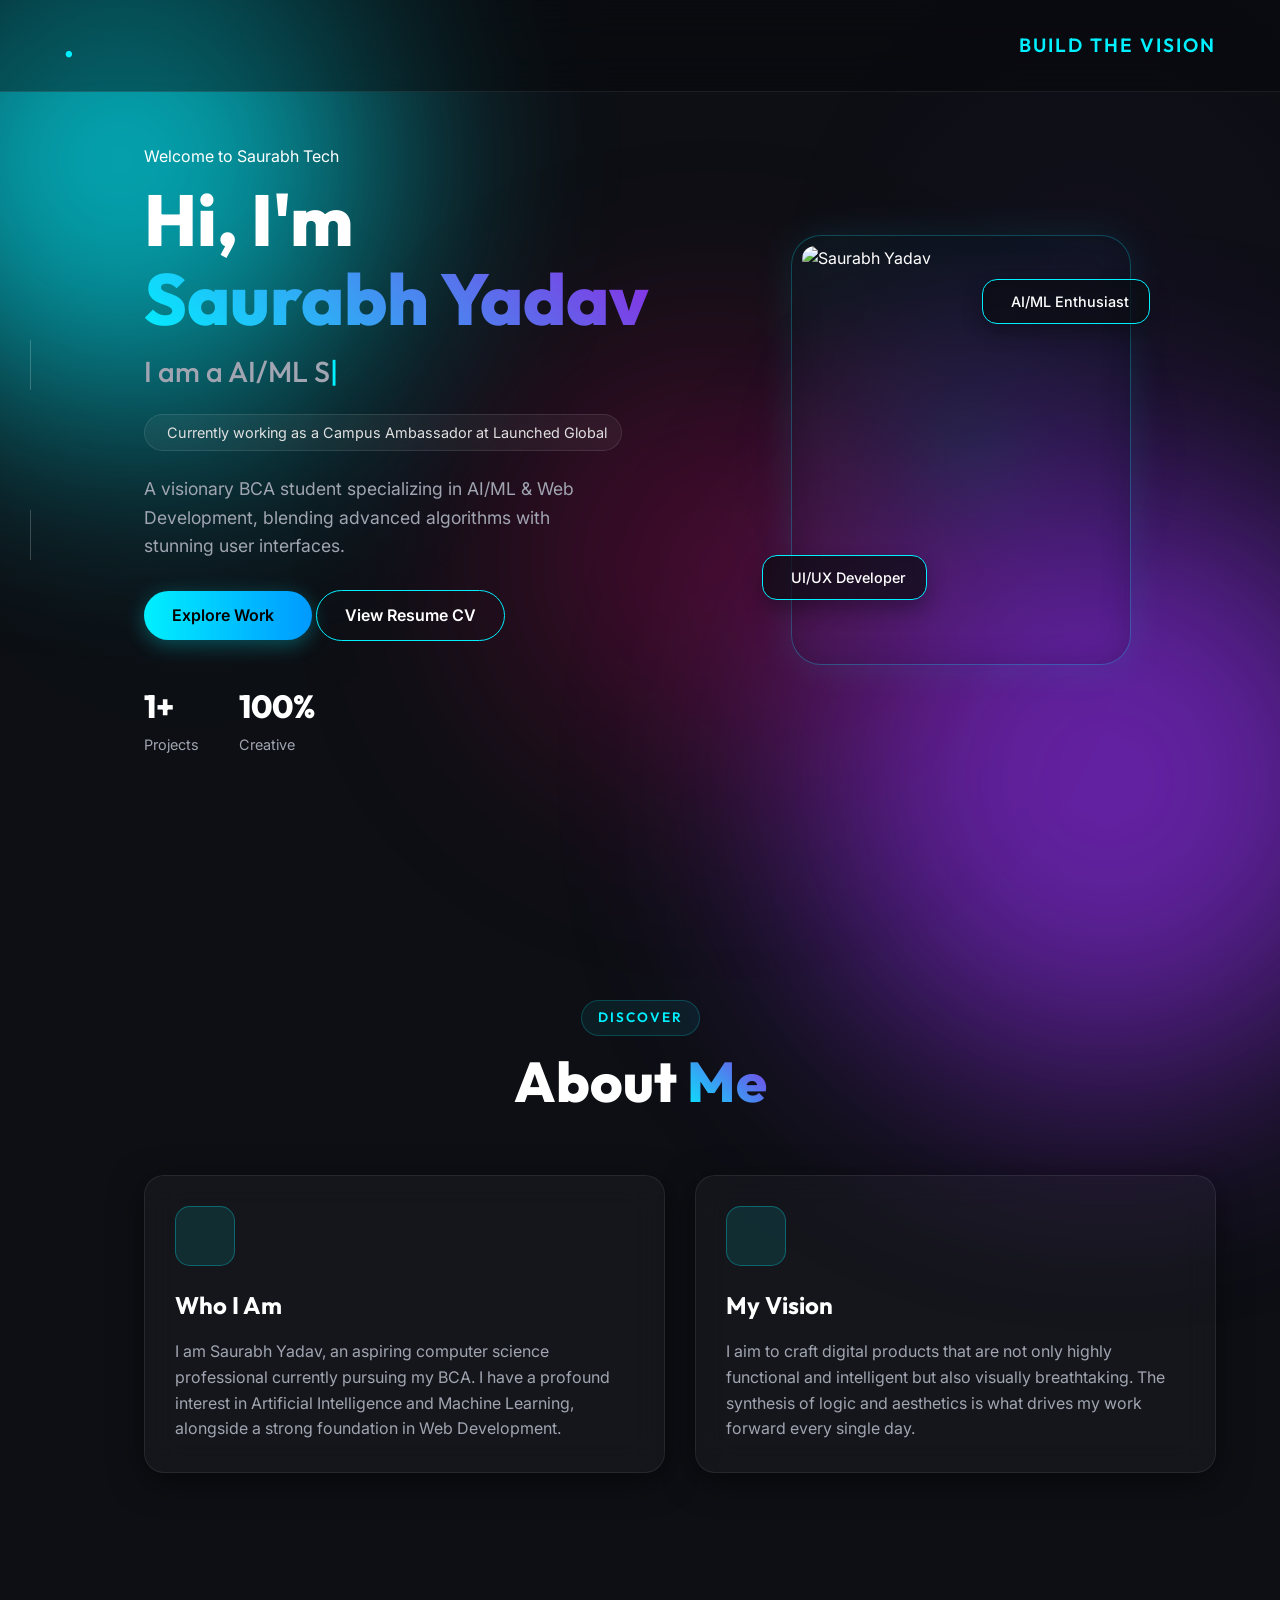
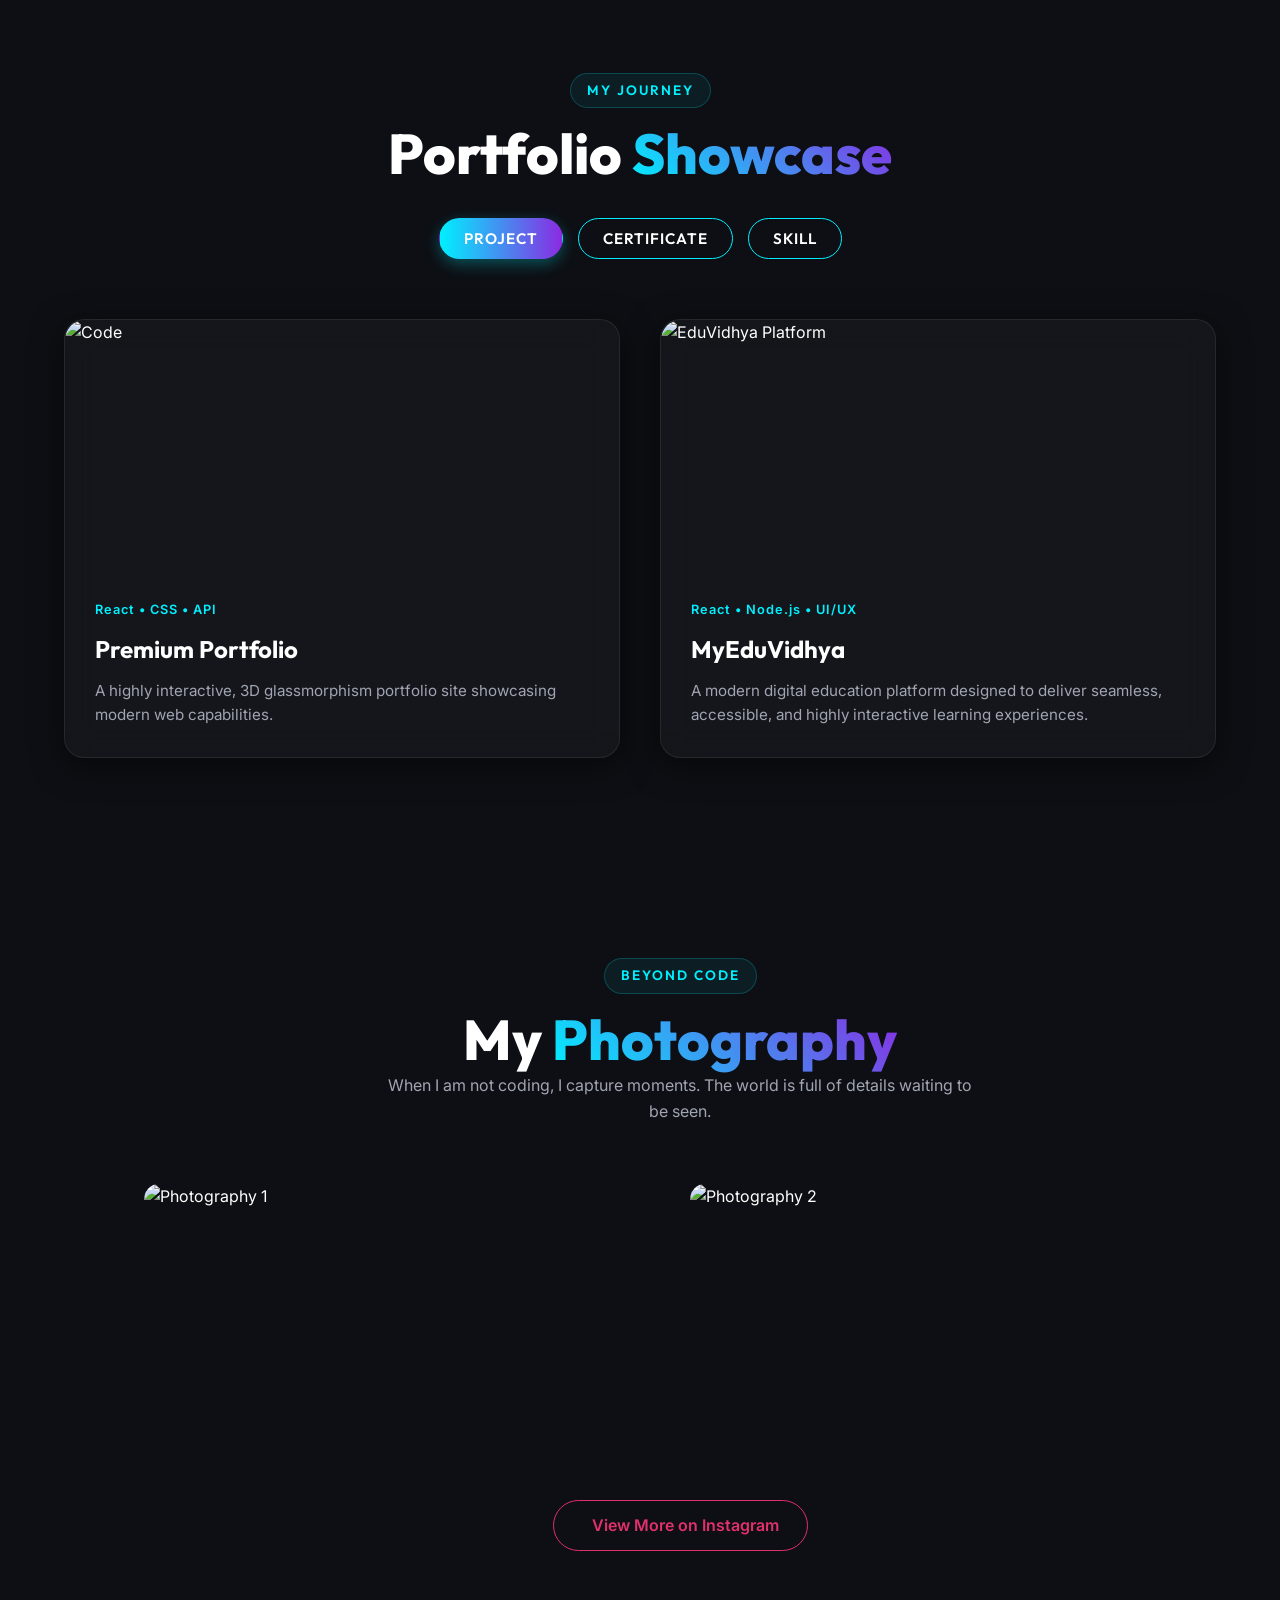
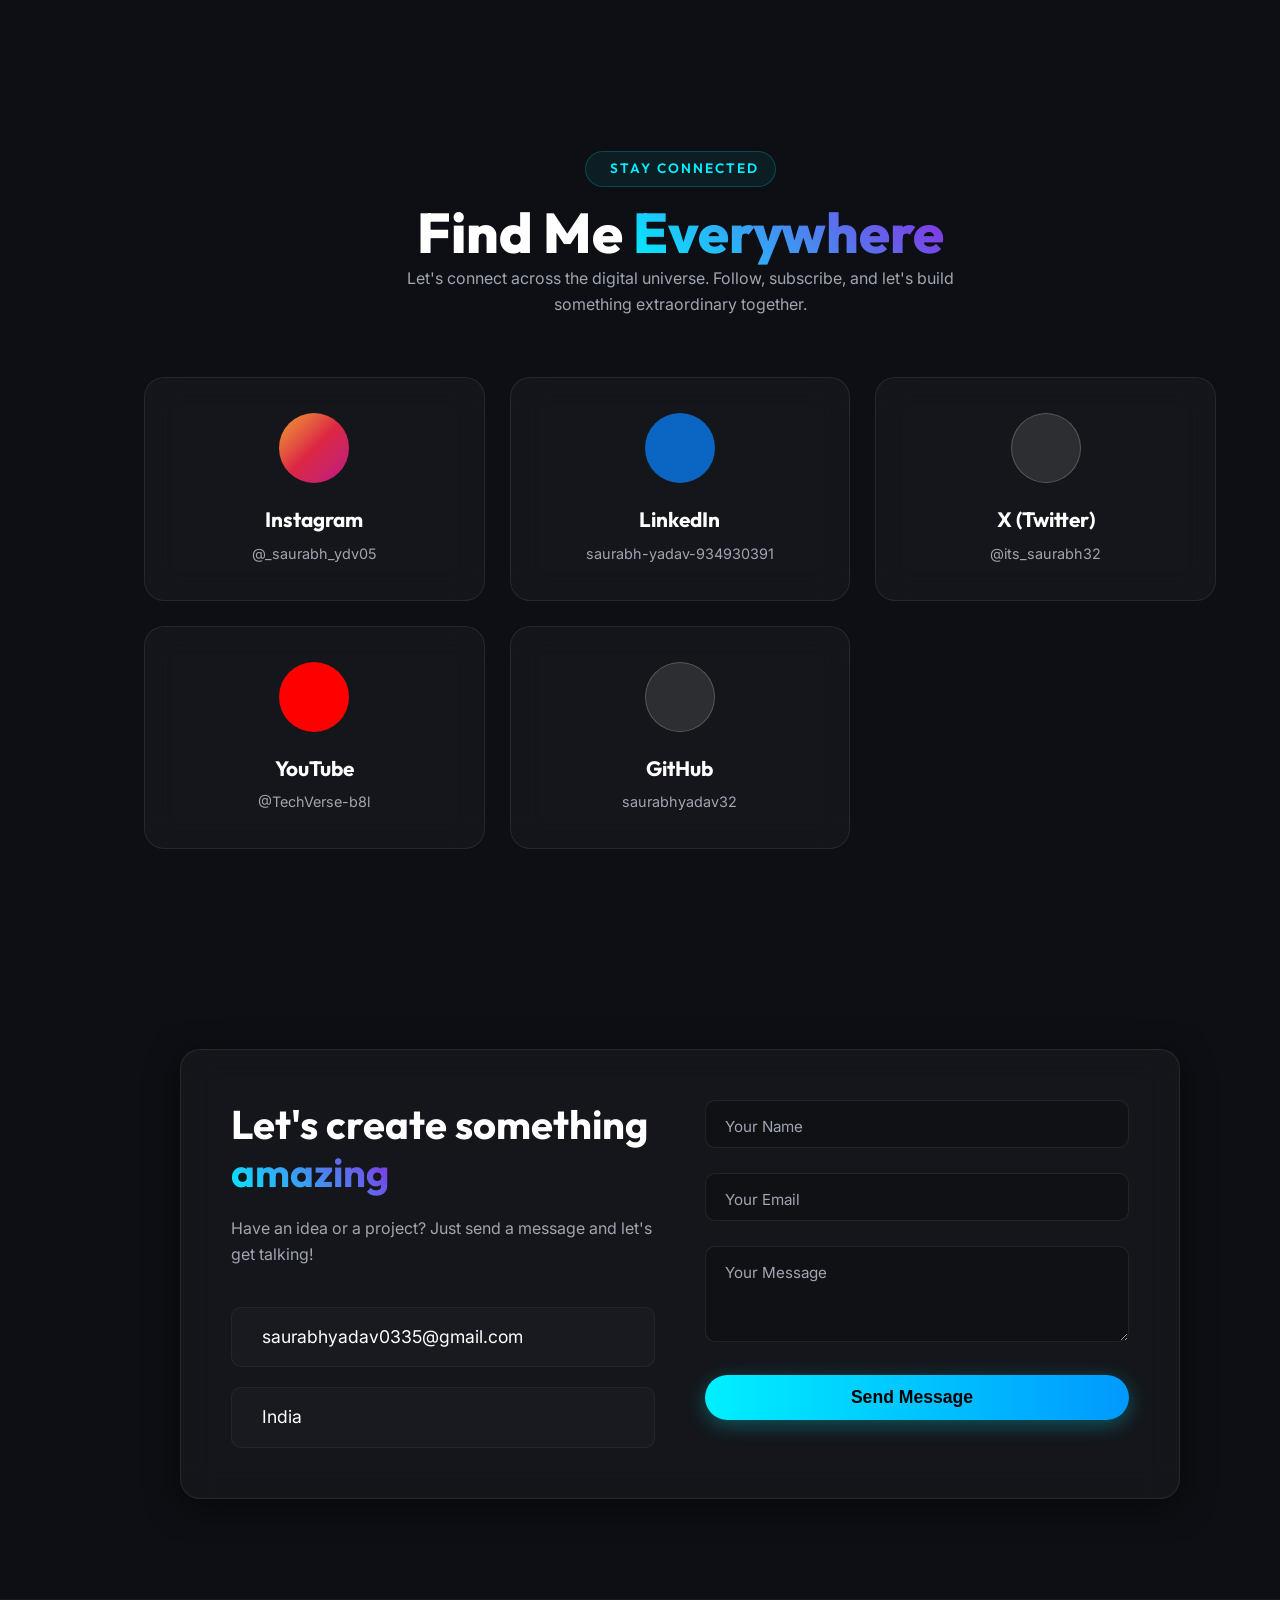
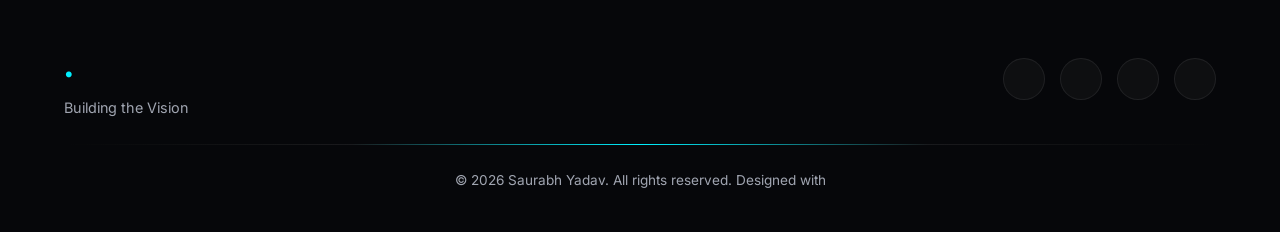
==== index.html @ dcf1d3d2 "Add files via upload" ====
<!DOCTYPE html>
<html lang="en">

<head>
    <meta charset="UTF-8">
    <meta name="viewport" content="width=device-width, initial-scale=1.0">
    <title>Saurabh Yadav's Portfolio</title>
    <!-- Modern Fonts -->
    <link
        href="https://fonts.googleapis.com/css2?family=Outfit:wght@300;400;600;800&family=Inter:wght@300;400;500&display=swap"
        rel="stylesheet">
    <!-- Remixicons for UI details -->
    <link href="https://cdn.jsdelivr.net/npm/remixicon@3.5.0/fonts/remixicon.css" rel="stylesheet">

    <link rel="stylesheet" href="style.css">
</head>

<body>

    <!-- LOADER -->
    <div id="loader">
        <h1 class="loader-text">WELCOME TO SAURABH TECH</h1>
        <div class="loader-bar"></div>
    </div>


    <!-- BACKGROUND DETAILS (Glowing Orbs) -->
    <div class="mesh-bg"></div>
    <div class="glow-orb orb-1"></div>
    <div class="glow-orb orb-2"></div>
    <div class="glow-orb orb-3"></div>

    <!-- FLOATING SOCIAL MEDIA BAR -->
    <aside class="social-bar">
        <div class="social-line"></div>
        <a href="https://www.instagram.com/_saurabh_ydv05?igsh=N2EwYTBmZ2M2a2Ru" target="_blank" class="social-icon"
            aria-label="Instagram">
            <i class="ri-instagram-line"></i>
            <span class="tooltip">Instagram</span>
        </a>
        <a href="https://www.linkedin.com/in/saurabh-yadav-934930391?utm_source=share_via&utm_content=profile&utm_medium=member_android"
            target="_blank" class="social-icon" aria-label="LinkedIn">
            <i class="ri-linkedin-fill"></i>
            <span class="tooltip">LinkedIn</span>
        </a>
        <a href="https://x.com/its_saurabh32" target="_blank" class="social-icon" aria-label="Twitter/X">
            <i class="ri-twitter-x-line"></i>
            <span class="tooltip">Twitter (X)</span>
        </a>
        <a href="https://github.com/saurabhyadav32" target="_blank" class="social-icon" aria-label="GitHub">
            <i class="ri-github-fill"></i>
            <span class="tooltip">GitHub</span>
        </a>
        <a href="https://www.youtube.com/@TechVerse-b8l" target="_blank" class="social-icon" aria-label="YouTube">
            <i class="ri-youtube-fill"></i>
            <span class="tooltip">YouTube</span>
        </a>

        <div class="social-line"></div>
    </aside>

    <!-- HEADER -->
    <header id="navbar">
        <a href="#home" class="logo"><span class="accent">.</span></a>
        <div class="tagline">Build the Vision</div>
    </header>

    <main>
        <!-- HERO SECTION -->
        <section id="home" class="hero section">
            <div class="container hero-container">
                <div class="hero-text" data-tilt data-tilt-max="3" data-tilt-speed="400">
                    <p class="subtitle"><i class="ri-sparkling-fill"></i> Welcome to Saurabh Tech</p>
                    <h1 class="title">Hi, I'm <br><span class="gradient-text">Saurabh Yadav</span></h1>
                    <h2 class="role">I am a <span id="typing"></span><span class="cursor-blink">|</span></h2>

                    <div class="highlight-badge"
                        style="display: inline-flex; align-items: center; gap: 8px; padding: 6px 14px; background: rgba(255, 255, 255, 0.05); border: 1px solid rgba(255, 255, 255, 0.1); border-radius: 50px; font-size: 0.9rem; margin-bottom: 1.5rem; color: #e0e0e0; backdrop-filter: blur(5px);">
                        <i class="ri-briefcase-4-line" style="color: var(--accent-1); font-size: 1.2rem;"></i>
                        <span>Currently working as a Campus Ambassador at Launched Global</span>
                    </div>

                    <p class="description">A visionary BCA student specializing in AI/ML & Web Development, blending
                        advanced algorithms with stunning user interfaces.</p>

                    <div class="buttons">
                        <a href="#portfolio" class="btn btn-primary"><span>Explore Work</span> <i
                                class="ri-arrow-right-up-line"></i></a>
                        <a href="resume.html" target="_blank" class="btn btn-outline"><span>View Resume CV</span></a>
                    </div>

                    <div class="hero-stats">
                        <div class="stat"><span class="num">1+</span> Projects</div>
                        <div class="stat"><span class="num">100%</span> Creative</div>
                    </div>
                </div>

                <!-- MOBILE ONLY: Sticker Photo -->
                <div class="mobile-sticker-wrap">
                    <div class="mobile-sticker">
                        <div class="sticker-bubble">Hi! I'm Saurabh Yadav 👋</div>
                        <img src="images/profile.jpg" alt="Saurabh Yadav">
                        <div class="sticker-tag"><i class="ri-sparkling-fill"></i>💸💸</div>
                    </div>
                </div>

                <div class="hero-image-wrapper" data-tilt data-tilt-max="10" data-tilt-glare data-tilt-max-glare="0.2">
                    <div class="glass-orb-back"></div>
                    <div class="hero-image-container">
                        <img src="images/profile.jpg" alt="Saurabh Yadav" class="hero-img">
                        <div class="glass-panel floating-panel-1"><i class="ri-brain-line"></i> AI/ML Enthusiast</div>
                        <div class="glass-panel floating-panel-2"><i class="ri-code-s-slash-fill"></i> UI/UX Developer
                        </div>
                    </div>
                </div>
            </div>
        </section>

        <!-- ABOUT SECTION -->
        <section id="about" class="section reveal">
            <div class="container">
                <div class="section-header center">
                    <p class="section-subtitle">Discover</p>
                    <h2 class="section-title">About <span class="gradient-text">Me</span></h2>
                </div>

                <div class="about-grid">
                    <div class="about-card glass-card" data-tilt data-tilt-max="5">
                        <div class="about-icon"><i class="ri-user-smile-line"></i></div>
                        <h3>Who I Am</h3>
                        <p>I am Saurabh Yadav, an aspiring computer science professional currently pursuing my BCA. I
                            have a profound interest in Artificial Intelligence and Machine Learning, alongside a strong
                            foundation in Web Development.</p>
                    </div>
                    <div class="about-card glass-card" data-tilt data-tilt-max="5">
                        <div class="about-icon"><i class="ri-rocket-line"></i></div>
                        <h3>My Vision</h3>
                        <p>I aim to craft digital products that are not only highly functional and intelligent but also
                            visually breathtaking. The synthesis of logic and aesthetics is what drives my work forward
                            every single day.</p>
                    </div>
                </div>
            </div>
        </section>

        <!-- PORTFOLIO SECTION -->
        <section id="portfolio" class="section reveal">
            <div class="container">
                <div class="section-header center">
                    <p class="section-subtitle">My Journey</p>
                    <h2 class="section-title">Portfolio <span class="gradient-text">Showcase</span></h2>
                    <div class="portfolio-tabs" style="margin-top: 30px;">
                        <button class="tab-btn active" data-tab="project">PROJECT</button>
                        <button class="tab-btn" data-tab="certificate">CERTIFICATE</button>
                        <button class="tab-btn" data-tab="skill">SKILL</button>
                    </div>
                </div>

                <div class="tab-content active" id="tab-project">
                    <div class="projects-grid">
                        <div class="project-card glass-card" data-tilt data-tilt-max="8">
                            <div class="project-img-wrapper">
                                <img src="https://images.unsplash.com/photo-1555066931-4365d14bab8c?auto=format&fit=crop&w=600&q=80"
                                    alt="Code" class="project-img">
                                <div class="project-overlay">
                                    <a href="#" class="view-btn"><i class="ri-external-link-line"></i></a>
                                </div>
                            </div>
                            <div class="project-content">
                                <div class="project-tech">React • CSS • API</div>
                                <h3>Premium Portfolio</h3>
                                <p>A highly interactive, 3D glassmorphism portfolio site showcasing modern web
                                    capabilities.
                                </p>
                            </div>
                        </div>
                        <div class="project-card glass-card" data-tilt data-tilt-max="8">
                            <div class="project-img-wrapper">
                                <img src="https://images.unsplash.com/photo-1516321318423-f06f85e504b3?auto=format&fit=crop&w=600&q=80"
                                    alt="EduVidhya Platform" class="project-img">
                                <div class="project-overlay">
                                    <a href="http://www.myeduvidhya.in" target="_blank" class="view-btn"><i
                                            class="ri-external-link-line"></i></a>
                                </div>
                            </div>
                            <div class="project-content">
                                <div class="project-tech">React • Node.js • UI/UX</div>
                                <h3>MyEduVidhya</h3>
                                <p>A modern digital education platform designed to deliver seamless, accessible, and
                                    highly
                                    interactive learning experiences.</p>
                            </div>
                        </div>
                    </div>
                </div>

                <div class="tab-content" id="tab-certificate">
                    <div class="certificates-grid">
                        <article class="certificate-card glass-card" data-tilt data-tilt-max="8">
                            <button type="button" class="certificate-open-btn"
                                aria-label="Open certificate in full view">
                                <div class="certificate-img-wrapper">
                                    <img src="images/profile.jpg" alt="Certificate" class="certificate-img">
                                    <div class="certificate-overlay">
                                        <i class="ri-zoom-in-line"></i>
                                        <span>Tap to View Full</span>
                                    </div>
                                </div>
                            </button>
                            <div class="certificate-content">
                                <div class="project-tech">CERTIFICATION</div>
                                <h3>HTML and CSS Certificate</h3>
                                <p>Verified certificate added to portfolio.</p>
                            </div>
                        </article>
                    </div>
                </div>

                <div class="tab-content" id="tab-skill">
                    <div class="skills-grid">
                        <div class="skill-card glass-card" data-tilt data-tilt-max="15">
                            <i class="ri-html5-fill skill-icon"></i>
                            <h4>Frontend</h4>
                            <p>HTML, CSS, JS, React</p>
                        </div>
                        <div class="skill-card glass-card" data-tilt data-tilt-max="15">
                            <i class="ri-server-fill skill-icon"></i>
                            <h4>Backend</h4>
                            <p>Node.js, Express</p>
                        </div>
                        <div class="skill-card glass-card" data-tilt data-tilt-max="15">
                            <i class="ri-database-2-fill skill-icon"></i>
                            <h4>Database</h4>
                            <p>MongoDB, SQL</p>
                        </div>
                        <div class="skill-card glass-card" data-tilt data-tilt-max="15">
                            <i class="ri-brain-fill skill-icon"></i>
                            <h4>AI/ML</h4>
                            <p>Python, TensorFlow (Learning)</p>
                        </div>
                        <div class="skill-card glass-card" data-tilt data-tilt-max="15">
                            <i class="ri-quill-pen-fill skill-icon"></i>
                            <h4>Design</h4>
                            <p>Figma, UI/UX, 3D CSS</p>
                        </div>
                    </div>
                </div>
            </div>
        </section>

        <!-- CERTIFICATE LIGHTBOX -->
        <div id="certificateLightbox" class="certificate-lightbox" aria-hidden="true">
            <button id="certificateLightboxClose" class="certificate-lightbox-close" type="button"
                aria-label="Close certificate preview">
                <i class="ri-close-line"></i>
            </button>
            <img id="certificateLightboxImg" class="certificate-lightbox-img" alt="Certificate full preview">
        </div>

        <!-- PHOTOGRAPHY SECTION -->
        <section id="photography" class="section reveal">
            <div class="container">
                <div class="section-header center">
                    <p class="section-subtitle">Beyond Code</p>
                    <h2 class="section-title">My <span class="gradient-text">Photography</span></h2>
                    <p class="photography-desc">When I am not coding, I capture moments. The world is full of details
                        waiting to be seen.</p>
                </div>

                <div class="photo-gallery">
                    <div class="photo-item" data-tilt data-tilt-max="10">
                        <img src="images/photo1.jpg" alt="Photography 1">
                        <div class="photo-overlay"><i class="ri-camera-lens-line"></i></div>
                    </div>
                    <div class="photo-item" data-tilt data-tilt-max="10">
                        <img src="images/photo2.jpg" alt="Photography 2">
                        <div class="photo-overlay"><i class="ri-camera-lens-line"></i></div>
                    </div>
                </div>

                <div class="center-btn">
                    <a href="https://www.instagram.com/_saurabh_ydv05" target="_blank"
                        class="btn btn-outline insta-btn">
                        <i class="ri-instagram-line"></i> <span>View More on Instagram</span>
                    </a>
                </div>
            </div>
        </section>

        <!-- CONNECT WITH ME SECTION -->
        <section id="connect" class="section reveal">
            <div class="container">
                <div class="section-header center">
                    <p class="section-subtitle"><i class="ri-links-line"></i> Stay Connected</p>
                    <h2 class="section-title">Find Me <span class="gradient-text">Everywhere</span></h2>
                    <p class="connect-desc">Let's connect across the digital universe. Follow, subscribe, and let's
                        build something extraordinary together.</p>
                </div>

                <div class="connect-grid">
                    <!-- Instagram Card -->
                    <a href="https://www.instagram.com/_saurabh_ydv05?igsh=N2EwYTBmZ2M2a2Ru" target="_blank"
                        class="connect-card connect-insta" data-tilt data-tilt-max="12">
                        <div class="connect-glow"></div>
                        <div class="connect-icon"><i class="ri-instagram-line"></i></div>
                        <h3>Instagram</h3>
                        <p>@_saurabh_ydv05</p>
                    </a>

                    <!-- LinkedIn Card -->
                    <a href="https://www.linkedin.com/in/saurabh-yadav-934930391?utm_source=share_via&utm_content=profile&utm_medium=member_android"
                        target="_blank" class="connect-card connect-linkedin" data-tilt data-tilt-max="12">
                        <div class="connect-glow"></div>
                        <div class="connect-icon"><i class="ri-linkedin-fill"></i></div>
                        <h3>LinkedIn</h3>
                        <p>saurabh-yadav-934930391</p>
                    </a>

                    <!-- X / Twitter Card -->
                    <a href="https://x.com/its_saurabh32" target="_blank" class="connect-card connect-x" data-tilt
                        data-tilt-max="12">
                        <div class="connect-glow"></div>
                        <div class="connect-icon"><i class="ri-twitter-x-line"></i></div>
                        <h3>X (Twitter)</h3>
                        <p>@its_saurabh32</p>
                    </a>

                    <!-- YouTube Card -->
                    <a href="https://www.youtube.com/@TechVerse-b8l" target="_blank"
                        class="connect-card connect-youtube" data-tilt data-tilt-max="12">
                        <div class="connect-glow"></div>
                        <div class="connect-icon"><i class="ri-youtube-fill"></i></div>
                        <h3>YouTube</h3>
                        <p>@TechVerse-b8l</p>
                    </a>

                    <!-- GitHub Card -->
                    <a href="https://github.com/saurabhyadav32" target="_blank" class="connect-card connect-github"
                        data-tilt data-tilt-max="12">
                        <div class="connect-glow"></div>
                        <div class="connect-icon"><i class="ri-github-fill"></i></div>
                        <h3>GitHub</h3>
                        <p>saurabhyadav32</p>
                    </a>


                </div>
            </div>
        </section>

        <!-- CONTACT SECTION -->
        <section id="contact" class="section reveal">
            <div class="container">
                <div class="contact-box glass-card" data-tilt data-tilt-max="3">
                    <div class="contact-info">
                        <h2>Let's create something <span class="gradient-text">amazing</span></h2>
                        <p>Have an idea or a project? Just send a message and let's get talking!</p>
                        <div class="contact-methods">
                            <div class="method"><i class="ri-mail-send-line"></i> saurabhyadav0335@gmail.com</div>
                            <div class="method"><i class="ri-map-pin-line"></i> India</div>
                        </div>
                    </div>
                    <form id="contactForm" class="contact-form" action="https://api.web3forms.com/submit" method="POST">
                        <div class="input-group">
                            <input type="text" id="name" name="name" placeholder=" " required>
                            <label for="name">Your Name</label>
                        </div>
                        <div class="input-group">
                            <input type="email" id="email" name="email" placeholder=" " required>
                            <label for="email">Your Email</label>
                        </div>
                        <div class="input-group">
                            <textarea id="message" name="message" rows="4" placeholder=" " required></textarea>
                            <label for="message">Your Message</label>
                        </div>
                        <button type="submit" id="submitBtn" class="btn btn-primary submit-btn">
                            <span>Send Message</span> <i class="ri-send-plane-fill"></i>
                        </button>
                        <div id="formResult" class="form-result"></div>
                    </form>
                </div>
            </div>
        </section>

    </main>

    <footer>
        <div class="footer-content">
            <div class="footer-top">
                <div class="footer-brand">
                    <h2><span class="accent">.</span></h2>
                    <p>Building the Vision</p>
                </div>
                <div class="footer-socials">
                    <a href="https://www.instagram.com/_saurabh_ydv05?igsh=N2EwYTBmZ2M2a2Ru" target="_blank"><i
                            class="ri-instagram-line"></i></a>
                    <a href="https://www.linkedin.com/in/saurabh-yadav-934930391?utm_source=share_via&utm_content=profile&utm_medium=member_android"
                        target="_blank"><i class="ri-linkedin-fill"></i></a>
                    <a href="https://x.com/its_saurabh32" target="_blank"><i class="ri-twitter-x-line"></i></a>
                    <a href="https://www.youtube.com/@TechVerse-b8l" target="_blank"><i class="ri-youtube-fill"></i></a>
                    <!--
                    <a href="https://github.com/saurabhyadav32" target="_blank"><i class="ri-github-fill"></i></a>
                    -->
                </div>
            </div>
            <div class="footer-divider"></div>
            <p class="footer-copy">© 2026 Saurabh Yadav. All rights reserved. Designed with <i class="ri-heart-fill"
                    style="color: var(--accent-3);"></i></p>
        </div>
    </footer>

    <!-- VanillaTilt for 3D interactions -->
    <script src="https://cdnjs.cloudflare.com/ajax/libs/vanilla-tilt/1.8.0/vanilla-tilt.min.js"></script>
    <script src="script.js"></script>
</body>

</html>
---- style.css ----
/* =============== VIZ PREMIUM PORTFOLIO ================= */
@import url('https://fonts.googleapis.com/css2?family=Outfit:wght@300;400;600;800&family=Inter:wght@300;400;500&display=swap');

:root {
    --bg-color: #0d0f14;
    --text-main: #ffffff;
    --text-muted: #a0a5b1;
    --accent-1: #00f0ff;
    /* Neon Cyan */
    --accent-2: #8a2be2;
    /* Neon Purple */
    --accent-3: #ff007f;
    /* Neon Pink */
    --glass-bg: rgba(255, 255, 255, 0.03);
    --glass-border: rgba(255, 255, 255, 0.08);
    --glass-shadow: 0 8px 32px 0 rgba(0, 0, 0, 0.5);

    --font-heading: 'Outfit', sans-serif;
    --font-body: 'Inter', sans-serif;
}

* {
    margin: 0;
    padding: 0;
    box-sizing: border-box;
    scroll-behavior: smooth;
}

body {
    background-color: var(--bg-color);
    color: var(--text-main);
    font-family: var(--font-body);
    overflow-x: hidden;
    position: relative;
    line-height: 1.6;
}

/* LOADER */
#loader {
    position: fixed;
    top: 0;
    left: 0;
    width: 100%;
    height: 100vh;
    background: var(--bg-color);
    display: flex;
    flex-direction: column;
    justify-content: center;
    align-items: center;
    z-index: 99999;
    transition: opacity 0.8s ease-in-out;
}

.loader-text {
    font-family: var(--font-heading);
    font-size: 4rem;
    font-weight: 800;
    letter-spacing: 5px;
    background: linear-gradient(90deg, var(--accent-1), var(--accent-2));
    -webkit-background-clip: text;
    background-clip: text;
    -webkit-text-fill-color: transparent;
    animation: pulseText 1.5s infinite alternate;
}

.loader-bar {
    width: 150px;
    height: 2px;
    background: rgba(255, 255, 255, 0.1);
    margin-top: 20px;
    position: relative;
    overflow: hidden;
}

.loader-bar::after {
    content: '';
    position: absolute;
    top: 0;
    left: -100%;
    width: 100%;
    height: 100%;
    background: var(--accent-1);
    animation: loadingBar 1.5s infinite;
}

@keyframes pulseText {
    0% {
        opacity: 0.6;
        filter: blur(2px);
    }

    100% {
        opacity: 1;
        filter: blur(0);
    }
}

@keyframes loadingBar {
    100% {
        left: 100%;
    }
}

/* BACKGROUND ORBS & MESH */
.mesh-bg {
    position: fixed;
    top: 0;
    left: 0;
    width: 100vw;
    height: 100vh;
    background-image:
        radial-gradient(circle at 15% 50%, rgba(0, 240, 255, 0.04), transparent 25%),
        radial-gradient(circle at 85% 30%, rgba(138, 43, 226, 0.04), transparent 25%);
    z-index: -2;
    pointer-events: none;
}

.glow-orb {
    position: fixed;
    border-radius: 50%;
    filter: blur(120px);
    z-index: -1;
    pointer-events: none;
    opacity: 0.6;
}

.orb-1 {
    top: -10%;
    left: -10%;
    width: 500px;
    height: 500px;
    background: var(--accent-1);
    animation: float 15s infinite alternate;
    opacity: 0.7;
}

.orb-2 {
    bottom: -20%;
    right: -10%;
    width: 600px;
    height: 600px;
    background: var(--accent-2);
    animation: float 12s infinite alternate-reverse;
    opacity: 0.7;
}

.orb-3 {
    top: 40%;
    left: 40%;
    width: 400px;
    height: 400px;
    background: var(--accent-3);
    opacity: 0.25;
    animation: float 18s infinite;
}

@keyframes float {
    0% {
        transform: translate(0, 0) scale(1);
    }

    100% {
        transform: translate(50px, 50px) scale(1.1);
    }
}

/* TYPOGRAPHY UTILS */
h1,
h2,
h3,
h4 {
    font-family: var(--font-heading);
}

.gradient-text {
    background: linear-gradient(45deg, var(--accent-1), var(--accent-2));
    -webkit-background-clip: text;
    background-clip: text;
    -webkit-text-fill-color: transparent;
}

.container {
    width: 90%;
    max-width: 1200px;
    margin: 0 auto;
    position: relative;
}

/* REUSABLE GLASS COMPONENTS */
.glass-card {
    background: var(--glass-bg);
    backdrop-filter: blur(16px);
    -webkit-backdrop-filter: blur(16px);
    border: 1px solid var(--glass-border);
    border-radius: 20px;
    padding: 30px;
    box-shadow: var(--glass-shadow);
    transition: all 0.4s ease;
    transform-style: preserve-3d;
}

.glass-card:hover {
    border-color: rgba(255, 255, 255, 0.2);
    box-shadow: 0 15px 40px rgba(0, 240, 255, 0.1);
}

/* BUTTONS */
.btn {
    display: inline-flex;
    align-items: center;
    gap: 10px;
    padding: 12px 28px;
    border-radius: 30px;
    font-weight: 600;
    text-decoration: none;
    transition: 0.3s cubic-bezier(0.175, 0.885, 0.32, 1.275);
    position: relative;
    overflow: hidden;
    z-index: 1;
}

.btn-primary {
    background: linear-gradient(90deg, var(--accent-1), #0099ff);
    color: #000;
    box-shadow: 0 5px 20px rgba(0, 240, 255, 0.3);
}

.btn-primary:hover {
    transform: translateY(-3px) scale(1.02);
    box-shadow: 0 10px 30px rgba(0, 240, 255, 0.5);
}

.btn-outline {
    background: transparent;
    color: var(--text-main);
    border: 1px solid var(--accent-1);
}

.btn-outline:hover {
    background: rgba(0, 240, 255, 0.1);
    transform: translateY(-3px);
}

/* NAVBAR */
header {
    position: fixed;
    top: 0;
    left: 0;
    width: 100%;
    padding: 20px 5%;
    display: flex;
    justify-content: space-between;
    align-items: center;
    z-index: 1000;
    background: rgba(5, 5, 8, 0.6);
    backdrop-filter: blur(20px);
    border-bottom: 1px solid var(--glass-border);
    transition: 0.3s;
}

.logo {
    font-family: var(--font-heading);
    font-size: 2rem;
    font-weight: 800;
    color: #fff;
    text-decoration: none;
    letter-spacing: 2px;
}

.accent {
    color: var(--accent-1);
}

.nav-links {
    display: flex;
    gap: 30px;
}

.nav-links a {
    color: var(--text-muted);
    text-decoration: none;
    font-size: 0.95rem;
    font-weight: 500;
    transition: 0.3s;
    position: relative;
}

.nav-links a::after {
    content: '';
    position: absolute;
    left: 0;
    bottom: -5px;
    width: 0%;
    height: 2px;
    background: var(--accent-1);
    transition: 0.3s ease;
}

.nav-links a:hover {
    color: #fff;
}

.nav-links a:hover::after {
    width: 100%;
}

.mobile-menu-btn {
    display: none;
    font-size: 1.5rem;
    color: #fff;
}

.tagline {
    font-family: var(--font-heading);
    color: var(--accent-1);
    font-size: 1.2rem;
    font-weight: 600;
    letter-spacing: 2px;
    text-transform: uppercase;
}

/* SOCIAL BAR */
.social-bar {
    position: fixed;
    left: 30px;
    top: 50%;
    transform: translateY(-50%);
    display: flex;
    flex-direction: column;
    align-items: center;
    gap: 20px;
    z-index: 500;
}

.social-line {
    width: 1px;
    height: 50px;
    background: rgba(255, 255, 255, 0.2);
}

.social-icon {
    color: var(--text-muted);
    font-size: 1.3rem;
    text-decoration: none;
    transition: 0.3s;
    position: relative;
}

.social-icon:hover {
    color: var(--accent-1);
    transform: scale(1.2);
}

.tooltip {
    position: absolute;
    left: 40px;
    top: 50%;
    transform: translateY(-50%);
    background: var(--glass-bg);
    border: 1px solid var(--glass-border);
    padding: 5px 10px;
    border-radius: 5px;
    font-size: 0.8rem;
    opacity: 0;
    visibility: hidden;
    transition: 0.3s;
    backdrop-filter: blur(5px);
    white-space: nowrap;
    color: #fff;
}

.social-icon:hover .tooltip {
    opacity: 1;
    visibility: visible;
}

/* SECTIONS GLOBALS */
.section {
    padding: 100px 0;
    display: flex;
    align-items: center;
}

.hero.section {
    min-height: 100vh;
}

.section-header {
    margin-bottom: 60px;
}

.section-header.center {
    text-align: center;
}

.section-header.right {
    text-align: right;
}

.section-subtitle {
    display: inline-flex;
    align-items: center;
    gap: 8px;
    color: var(--accent-1);
    font-family: var(--font-heading);
    font-weight: 600;
    letter-spacing: 2px;
    text-transform: uppercase;
    font-size: 0.85rem;
    background: rgba(0, 240, 255, 0.07);
    border: 1px solid rgba(0, 240, 255, 0.2);
    padding: 6px 16px;
    border-radius: 50px;
    margin-bottom: 12px;
}

.section-title {
    font-size: 3.5rem;
    font-weight: 800;
    line-height: 1.2;
}

/* HERO */
.hero-container {
    display: grid;
    grid-template-columns: 1fr 1fr;
    gap: 50px;
    align-items: center;
    padding-left: 80px;
    /* offset for social bar */
}

.hero-text .title {
    font-size: 4.5rem;
    font-weight: 800;
    line-height: 1.1;
    margin: 10px 0;
}

.hero-text .role {
    font-size: 1.8rem;
    font-weight: 500;
    margin-bottom: 20px;
    color: var(--text-muted);
}

.cursor-blink {
    animation: blink 1s infinite;
    color: var(--accent-1);
}

@keyframes blink {

    0%,
    100% {
        opacity: 1;
    }

    50% {
        opacity: 0;
    }
}

.hero-text .description {
    font-size: 1.1rem;
    color: var(--text-muted);
    margin-bottom: 30px;
    max-width: 90%;
}

.hero-stats {
    display: flex;
    gap: 40px;
    margin-top: 40px;
}

.hero-stats .num {
    display: block;
    font-size: 2rem;
    font-weight: 800;
    font-family: var(--font-heading);
    color: var(--text-main);
}

.hero-stats .stat {
    color: var(--text-muted);
    font-size: 0.9rem;
}

/* MOBILE STICKER PHOTO — hidden on desktop */
.mobile-sticker-wrap {
    display: none;
}

.mobile-sticker {
    position: relative;
    width: 180px;
    height: 200px;
    margin: 0 auto;
    transform: rotate(-4deg);
    animation: stickerFloat 3s ease-in-out infinite;
    filter: drop-shadow(0 0 20px rgba(0, 240, 255, 0.4));
}

@keyframes stickerFloat {

    0%,
    100% {
        transform: rotate(-4deg) translateY(0);
    }

    50% {
        transform: rotate(-4deg) translateY(-12px);
    }
}

.mobile-sticker img {
    width: 100%;
    height: 100%;
    object-fit: cover;
    border-radius: 24px;
    border: 3px solid transparent;
    background-clip: padding-box;
    outline: 3px solid rgba(0, 240, 255, 0.5);
    outline-offset: 3px;
    animation: stickerGlow 4s ease-in-out infinite alternate;
}

@keyframes stickerGlow {
    0% {
        outline-color: rgba(0, 240, 255, 0.6);
        filter: drop-shadow(0 0 10px rgba(0, 240, 255, 0.4));
    }

    50% {
        outline-color: rgba(138, 43, 226, 0.6);
        filter: drop-shadow(0 0 15px rgba(138, 43, 226, 0.4));
    }

    100% {
        outline-color: rgba(255, 0, 127, 0.6);
        filter: drop-shadow(0 0 10px rgba(255, 0, 127, 0.3));
    }
}

.sticker-bubble {
    position: absolute;
    top: -42px;
    left: 50%;
    transform: translateX(-50%);
    background: linear-gradient(135deg, #00f0ff, #8a2be2);
    color: #000;
    font-family: var(--font-heading);
    font-weight: 800;
    font-size: 0.85rem;
    padding: 8px 16px;
    border-radius: 20px;
    white-space: nowrap;
    z-index: 10;
    animation: bubbleBounce 1.5s ease-in-out infinite;
}

.sticker-bubble::after {
    content: '';
    position: absolute;
    bottom: -8px;
    left: 50%;
    transform: translateX(-50%);
    border: 8px solid transparent;
    border-top-color: #8a2be2;
    border-bottom: none;
}

@keyframes bubbleBounce {

    0%,
    100% {
        transform: translateX(-50%) translateY(0) scale(1);
    }

    50% {
        transform: translateX(-50%) translateY(-5px) scale(1.05);
    }
}

.sticker-tag {
    position: absolute;
    bottom: -18px;
    right: -10px;
    background: rgba(10, 10, 15, 0.9);
    border: 1px solid var(--accent-1);
    color: var(--accent-1);
    font-size: 0.75rem;
    font-weight: 700;
    padding: 5px 12px;
    border-radius: 20px;
    display: flex;
    gap: 6px;
    align-items: center;
    backdrop-filter: blur(8px);
    animation: stickerFloat 3s ease-in-out 0.5s infinite;
}

.hero-image-wrapper {
    position: relative;
    display: flex;
    justify-content: center;
    align-items: center;
}

.glass-orb-back {
    position: absolute;
    width: 400px;
    height: 400px;
    border-radius: 50%;
    background: radial-gradient(circle, rgba(0, 240, 255, 0.08), rgba(138, 43, 226, 0.08), transparent 70%);
    filter: blur(30px);
    animation: float 8s ease-in-out infinite;
}

.hero-image-container {
    position: relative;
    width: 340px;
    height: 430px;
    border-radius: 30px;
    z-index: 2;
    padding: 10px;
    background: linear-gradient(135deg, rgba(0, 240, 255, 0.05), rgba(138, 43, 226, 0.05));
    border: 1px solid rgba(0, 240, 255, 0.25);
    backdrop-filter: blur(10px);
    transform-style: preserve-3d;
    box-shadow: 0 0 40px rgba(0, 240, 255, 0.1), inset 0 0 30px rgba(0, 0, 0, 0.2);
    animation: heroBorderGlow 4s ease-in-out infinite alternate;
}

@keyframes heroBorderGlow {
    0% {
        box-shadow: 0 0 30px rgba(0, 240, 255, 0.1), inset 0 0 30px rgba(0, 0, 0, 0.2);
        border-color: rgba(0, 240, 255, 0.25);
    }

    100% {
        box-shadow: 0 0 60px rgba(138, 43, 226, 0.2), inset 0 0 30px rgba(0, 0, 0, 0.2);
        border-color: rgba(138, 43, 226, 0.4);
    }
}

.hero-img {
    width: 100%;
    height: 100%;
    object-fit: cover;
    border-radius: 20px;
    filter: grayscale(15%) contrast(1.05) brightness(1.05);
    transition: 0.5s;
    transform: translateZ(30px);
}

.hero-image-container:hover .hero-img {
    filter: grayscale(0%) contrast(1.1) brightness(1.1);
}

.glass-panel {
    position: absolute;
    background: rgba(10, 10, 15, 0.7);
    border: 1px solid var(--accent-1);
    color: #fff;
    padding: 10px 20px;
    border-radius: 15px;
    backdrop-filter: blur(15px);
    font-weight: 500;
    font-size: 0.9rem;
    box-shadow: 0 10px 20px rgba(0, 0, 0, 0.3);
    transform: translateZ(50px);
    display: flex;
    align-items: center;
    gap: 8px;
}

.floating-panel-1 {
    top: 10%;
    right: -20px;
    animation: floatY 4s ease-in-out infinite;
}

.floating-panel-2 {
    bottom: 15%;
    left: -30px;
    animation: floatY 5s ease-in-out infinite reverse;
}

@keyframes floatY {
    0% {
        transform: translateY(0) translateZ(50px);
    }

    50% {
        transform: translateY(-15px) translateZ(50px);
    }

    100% {
        transform: translateY(0) translateZ(50px);
    }
}

/* ABOUT */
.about-grid {
    display: grid;
    grid-template-columns: 1fr 1fr;
    gap: 30px;
    padding-left: 80px;
}

.about-icon {
    width: 60px;
    height: 60px;
    background: rgba(0, 240, 255, 0.1);
    border-radius: 15px;
    display: flex;
    justify-content: center;
    align-items: center;
    font-size: 2rem;
    color: var(--accent-1);
    margin-bottom: 20px;
    border: 1px solid rgba(0, 240, 255, 0.3);
}

.about-card h3 {
    font-size: 1.5rem;
    margin-bottom: 15px;
}

.about-card p {
    color: var(--text-muted);
}

/* SKILLS */
#skills .container {
    padding-left: 80px;
}

.skills-grid {
    display: grid;
    grid-template-columns: repeat(auto-fit, minmax(180px, 1fr));
    gap: 25px;
}

.skill-card {
    text-align: center;
    position: relative;
}

.skill-card:hover {
    border-color: rgba(0, 240, 255, 0.3);
}

.skill-card::before {
    content: '';
    position: absolute;
    inset: -1px;
    border-radius: 21px;
    background: linear-gradient(135deg, rgba(0, 240, 255, 0.15), transparent, rgba(138, 43, 226, 0.15));
    opacity: 0;
    transition: 0.4s;
    z-index: -1;
}

.skill-card:hover::before {
    opacity: 1;
}

.skill-icon {
    font-size: 3rem;
    margin-bottom: 15px;
    display: inline-block;
    background: linear-gradient(45deg, var(--accent-1), var(--accent-2));
    -webkit-background-clip: text;
    background-clip: text;
    -webkit-text-fill-color: transparent;
    transform: translateZ(20px);
    transition: 0.4s;
}

.skill-card:hover .skill-icon {
    transform: translateZ(20px) scale(1.15) rotate(-5deg);
    filter: drop-shadow(0 0 10px var(--accent-1));
}

.skill-card h4 {
    font-size: 1.2rem;
    margin-bottom: 10px;
    transform: translateZ(20px);
}

.skill-card p {
    font-size: 0.85rem;
    color: var(--text-muted);
    transform: translateZ(20px);
}

/* PROJECTS */
#projects .container {
    padding-left: 80px;
}

.projects-grid {
    display: grid;
    grid-template-columns: repeat(2, 1fr);
    gap: 40px;
}

.project-card {
    padding: 0;
    overflow: hidden;
}

.project-img-wrapper {
    position: relative;
    height: 250px;
    width: 100%;
    overflow: hidden;
    border-radius: 20px 20px 0 0;
}

.project-img {
    width: 100%;
    height: 100%;
    object-fit: cover;
    transition: transform 0.6s ease;
}

.project-overlay {
    position: absolute;
    top: 0;
    left: 0;
    width: 100%;
    height: 100%;
    background: rgba(0, 0, 0, 0.6);
    display: flex;
    justify-content: center;
    align-items: center;
    opacity: 0;
    transition: 0.4s;
    backdrop-filter: blur(5px);
}

.project-card:hover .project-img {
    transform: scale(1.1);
}

.project-card:hover .project-overlay {
    opacity: 1;
}

.view-btn {
    width: 60px;
    height: 60px;
    border-radius: 50%;
    background: var(--accent-1);
    color: #000;
    display: flex;
    justify-content: center;
    align-items: center;
    font-size: 1.5rem;
    text-decoration: none;
    transition: 0.3s;
    transform: translateY(20px);
}

.project-card:hover .view-btn {
    transform: translateY(0);
}

.project-content {
    padding: 30px;
}

.project-tech {
    font-size: 0.8rem;
    color: var(--accent-1);
    font-weight: 600;
    letter-spacing: 1px;
    margin-bottom: 10px;
}

.project-content h3 {
    font-size: 1.5rem;
    margin-bottom: 10px;
}

.project-content p {
    color: var(--text-muted);
    font-size: 0.95rem;
}

/* PHOTOGRAPHY */
#photography .container {
    padding-left: 80px;
}

.photography-desc {
    color: var(--text-muted);
    max-width: 600px;
    margin: 0 auto 50px auto;
}

.photo-gallery {
    display: grid;
    grid-template-columns: repeat(2, 1fr);
    gap: 20px;
    margin-bottom: 40px;
}

.photo-item {
    position: relative;
    border-radius: 15px;
    overflow: hidden;
    aspect-ratio: 1.91/1;
    transform-style: preserve-3d;
}

.photo-item img {
    width: 100%;
    height: 100%;
    object-fit: cover;
    transition: 0.5s;
}

.photo-overlay {
    position: absolute;
    inset: 0;
    background: linear-gradient(to top, rgba(0, 0, 0, 0.8), transparent);
    display: flex;
    justify-content: center;
    align-items: flex-end;
    padding: 20px;
    opacity: 0;
    transition: 0.4s;
    color: #fff;
    font-size: 2rem;
}

.photo-item:hover img {
    transform: scale(1.1);
    filter: brightness(0.8);
}

.photo-item:hover .photo-overlay {
    opacity: 1;
}

.center-btn {
    text-align: center;
    margin-top: 40px;
}

.insta-btn {
    border-color: #E1306C;
    color: #E1306C;
}

.insta-btn:hover {
    background: rgba(225, 48, 108, 0.1);
    color: #fff;
    transform: translateY(-5px);
    box-shadow: 0 10px 20px rgba(225, 48, 108, 0.2);
}

/* CONTACT */
#contact .container {
    padding-left: 80px;
    display: flex;
    justify-content: center;
}

.contact-box {
    display: grid;
    grid-template-columns: 1fr 1fr;
    gap: 50px;
    width: 100%;
    max-width: 1000px;
    padding: 50px;
}

.contact-info h2 {
    font-size: 2.5rem;
    margin-bottom: 20px;
    line-height: 1.2;
}

.contact-info p {
    color: var(--text-muted);
    margin-bottom: 40px;
}

.contact-methods {
    display: flex;
    flex-direction: column;
    gap: 20px;
}

.method {
    display: flex;
    align-items: center;
    gap: 15px;
    font-size: 1.1rem;
    padding: 15px;
    background: rgba(255, 255, 255, 0.02);
    border-radius: 10px;
    border: 1px solid rgba(255, 255, 255, 0.05);
}

.method i {
    color: var(--accent-1);
    font-size: 1.5rem;
}

.contact-form {
    display: flex;
    flex-direction: column;
    gap: 25px;
}

.input-group {
    position: relative;
}

.input-group input,
.input-group textarea {
    width: 100%;
    padding: 15px 20px;
    background: rgba(0, 0, 0, 0.2);
    border: 1px solid var(--glass-border);
    border-radius: 10px;
    color: #fff;
    font-family: var(--font-body);
    outline: none;
    transition: 0.3s;
}

.input-group label {
    position: absolute;
    left: 20px;
    top: 15px;
    color: var(--text-muted);
    pointer-events: none;
    transition: 0.3s;
    font-size: 0.95rem;
}

.input-group input:focus,
.input-group textarea:focus {
    border-color: var(--accent-1);
    box-shadow: 0 0 15px rgba(0, 240, 255, 0.2);
    background: rgba(0, 240, 255, 0.05);
}

.input-group input:focus~label,
.input-group input:not(:placeholder-shown)~label,
.input-group textarea:focus~label,
.input-group textarea:not(:placeholder-shown)~label {
    top: -10px;
    left: 15px;
    font-size: 0.8rem;
    background: var(--bg-color);
    padding: 0 5px;
    color: var(--accent-1);
}

.submit-btn {
    border: none;
    cursor: pointer;
    justify-content: center;
    font-size: 1.1rem;
}

.form-result {
    margin-top: 15px;
    font-size: 0.9rem;
    padding: 10px;
    border-radius: 8px;
    display: none;
    animation: fadeIn 0.4s ease;
}

.form-result.success {
    display: block !important;
    background: rgba(0, 255, 127, 0.1);
    color: #a7ffd6;
    border: 1px solid rgba(0, 255, 127, 0.2);
}

.form-result.error {
    display: block !important;
    background: rgba(255, 0, 127, 0.1);
    color: #ff85c2;
    border: 1px solid rgba(255, 0, 127, 0.2);
}

/* CONNECT WITH ME */
#connect .container {
    padding-left: 80px;
}

.connect-desc {
    color: var(--text-muted);
    max-width: 600px;
    margin: 0 auto 50px auto;
    text-align: center;
}

.connect-grid {
    display: grid;
    grid-template-columns: repeat(3, 1fr);
    gap: 25px;
}

.connect-card {
    position: relative;
    overflow: hidden;
    background: var(--glass-bg);
    backdrop-filter: blur(16px);
    -webkit-backdrop-filter: blur(16px);
    border: 1px solid var(--glass-border);
    border-radius: 20px;
    padding: 35px 25px;
    text-align: center;
    text-decoration: none;
    color: #fff;
    transition: all 0.4s cubic-bezier(0.175, 0.885, 0.32, 1.275);
    transform-style: preserve-3d;
}

.connect-card:hover {
    transform: translateY(-10px) scale(1.03);
}

.connect-glow {
    position: absolute;
    top: -50%;
    left: -50%;
    width: 200%;
    height: 200%;
    opacity: 0;
    transition: opacity 0.5s;
    pointer-events: none;
    z-index: 0;
}

.connect-card:hover .connect-glow {
    opacity: 1;
}

/* Per-platform glow */
.connect-insta .connect-glow {
    background: radial-gradient(circle, rgba(225, 48, 108, 0.15), transparent 60%);
}

.connect-linkedin .connect-glow {
    background: radial-gradient(circle, rgba(10, 102, 194, 0.15), transparent 60%);
}

.connect-x .connect-glow {
    background: radial-gradient(circle, rgba(255, 255, 255, 0.08), transparent 60%);
}

.connect-youtube .connect-glow {
    background: radial-gradient(circle, rgba(255, 0, 0, 0.15), transparent 60%);
}

/* Per-platform border glow on hover */
.connect-insta:hover {
    border-color: #E1306C;
    box-shadow: 0 15px 40px rgba(225, 48, 108, 0.2);
}

.connect-linkedin:hover {
    border-color: #0A66C2;
    box-shadow: 0 15px 40px rgba(10, 102, 194, 0.2);
}

.connect-x:hover {
    border-color: rgba(255, 255, 255, 0.4);
    box-shadow: 0 15px 40px rgba(255, 255, 255, 0.08);
}

.connect-youtube:hover {
    border-color: #FF0000;
    box-shadow: 0 15px 40px rgba(255, 0, 0, 0.2);
}

.connect-icon {
    width: 70px;
    height: 70px;
    margin: 0 auto 20px;
    border-radius: 50%;
    display: flex;
    justify-content: center;
    align-items: center;
    font-size: 2rem;
    transition: 0.4s;
    position: relative;
    z-index: 1;
}

.connect-insta .connect-icon {
    background: linear-gradient(135deg, #f09433, #e6683c, #dc2743, #cc2366, #bc1888);
    color: #fff;
}

.connect-linkedin .connect-icon {
    background: #0A66C2;
    color: #fff;
}

.connect-x .connect-icon {
    background: rgba(255, 255, 255, 0.1);
    border: 1px solid rgba(255, 255, 255, 0.2);
    color: #fff;
}

.connect-youtube .connect-icon {
    background: #FF0000;
    color: #fff;
}

.connect-github .connect-glow {
    background: radial-gradient(circle, rgba(255, 255, 255, 0.08), transparent 60%);
}

.connect-github:hover {
    border-color: rgba(255, 255, 255, 0.5);
    box-shadow: 0 15px 40px rgba(255, 255, 255, 0.1);
}

.connect-github .connect-icon {
    background: rgba(255, 255, 255, 0.1);
    border: 1px solid rgba(255, 255, 255, 0.2);
    color: #fff;
}

.connect-github:hover .connect-arrow {
    color: #ffffff;
}

.connect-chess .connect-glow {
    background: radial-gradient(circle, rgba(129, 182, 76, 0.15), transparent 60%);
}

.connect-chess:hover {
    border-color: #81B64C;
    box-shadow: 0 15px 40px rgba(129, 182, 76, 0.2);
}

.connect-chess .connect-icon {
    background: #81B64C;
    color: #fff;
    border-radius: 50%;
    display: flex;
    justify-content: center;
    align-items: center;
    font-style: normal;
}

.connect-chess:hover .connect-arrow {
    color: #81B64C;
}

.connect-card:hover .connect-icon {
    transform: scale(1.1) rotate(5deg);
}

.connect-card h3 {
    font-family: var(--font-heading);
    font-size: 1.3rem;
    margin-bottom: 5px;
    position: relative;
    z-index: 1;
}

.connect-card p {
    color: var(--text-muted);
    font-size: 0.9rem;
    position: relative;
    z-index: 1;
}

.connect-arrow {
    display: inline-flex;
    align-items: center;
    justify-content: center;
    margin-top: 20px;
    font-size: 1.5rem;
    font-weight: 900;
    color: var(--text-muted);
    transition: 0.3s;
    position: relative;
    z-index: 1;
}

.connect-insta:hover .connect-arrow {
    color: #E1306C;
    transform: translate(4px, -4px);
}

.connect-linkedin:hover .connect-arrow {
    color: #0A66C2;
    transform: translate(4px, -4px);
}

.connect-x:hover .connect-arrow {
    color: #ffffff;
    transform: translate(4px, -4px);
}

.connect-youtube:hover .connect-arrow {
    color: #FF0000;
    transform: translate(4px, -4px);
}

/* FOOTER */
footer {
    padding: 40px 5%;
    border-top: 1px solid var(--glass-border);
    background: rgba(0, 0, 0, 0.5);
}

.footer-content {
    max-width: 1200px;
    margin: 0 auto;
}

.footer-top {
    display: flex;
    justify-content: space-between;
    align-items: center;
    margin-bottom: 25px;
}

.footer-brand h2 {
    font-size: 2rem;
    margin-bottom: 5px;
}

.footer-brand p {
    color: var(--text-muted);
    font-size: 0.9rem;
}

.footer-socials {
    display: flex;
    gap: 15px;
}

.footer-socials a {
    width: 42px;
    height: 42px;
    border-radius: 50%;
    background: var(--glass-bg);
    display: flex;
    justify-content: center;
    align-items: center;
    color: #fff;
    text-decoration: none;
    transition: 0.3s;
    border: 1px solid var(--glass-border);
}

.footer-socials a:hover {
    background: var(--accent-1);
    color: #000;
    transform: translateY(-5px);
    box-shadow: 0 8px 20px rgba(0, 240, 255, 0.3);
}

.footer-divider {
    width: 100%;
    height: 1px;
    background: linear-gradient(90deg, transparent, var(--glass-border), var(--accent-1), var(--glass-border), transparent);
}

.footer-copy {
    text-align: center;
    color: var(--text-muted);
    font-size: 0.85rem;
    margin-top: 25px;
}

/* REVEAL ANIMATION */
.reveal {
    opacity: 0;
    transform: translateY(50px);
    transition: all 1s ease;
}

.reveal.active {
    opacity: 1;
    transform: translateY(0);
}

/* RESPONSIVE CSS */
@media (max-width: 1100px) {
    .projects-grid {
        grid-template-columns: 1fr;
    }

    .connect-grid {
        grid-template-columns: 1fr 1fr;
    }
}

@media (max-width: 1024px) {

    .hero-container,
    .contact-box {
        grid-template-columns: 1fr;
    }

    .hero-image-wrapper {
        margin-top: 50px;
    }

    .section-title {
        font-size: 2.8rem;
    }
}

@media (max-width: 768px) {

    /* === CLASSICAL BACKGROUND COLOR SHIFT === */
    @keyframes mobileColorShift {
        0% {
            background-color: #050508;
        }

        20% {
            background-color: #07050e;
        }

        40% {
            background-color: #050a0e;
        }

        60% {
            background-color: #08050e;
        }

        80% {
            background-color: #050e0a;
        }

        100% {
            background-color: #050508;
        }
    }

    body {
        animation: mobileColorShift 15s ease-in-out infinite;
    }

    /* === FLOATING CARD ANIMATIONS === */
    @keyframes floatCard1 {

        0%,
        100% {
            transform: translateY(0)
        }

        50% {
            transform: translateY(-8px)
        }
    }

    @keyframes floatCard2 {

        0%,
        100% {
            transform: translateY(0)
        }

        50% {
            transform: translateY(-6px)
        }
    }

    @keyframes floatCard3 {

        0%,
        100% {
            transform: translateY(0)
        }

        50% {
            transform: translateY(-10px)
        }
    }

    .glass-card {
        animation: floatCard1 4s ease-in-out infinite;
    }

    .about-card:nth-child(2) {
        animation: floatCard2 4.5s ease-in-out infinite;
    }

    .skill-card:nth-child(1) {
        animation: floatCard3 3.8s ease-in-out infinite;
    }

    .skill-card:nth-child(2) {
        animation: floatCard1 4.2s ease-in-out 0.3s infinite;
    }

    .skill-card:nth-child(3) {
        animation: floatCard2 4s ease-in-out 0.6s infinite;
    }

    .skill-card:nth-child(4) {
        animation: floatCard3 4.5s ease-in-out 0.2s infinite;
    }

    .skill-card:nth-child(5) {
        animation: floatCard1 4.1s ease-in-out 0.5s infinite;
    }

    .connect-card {
        animation: floatCard2 5s ease-in-out infinite;
    }

    .connect-card:nth-child(2) {
        animation-delay: 0.4s;
    }

    .connect-card:nth-child(3) {
        animation-delay: 0.8s;
    }

    .connect-card:nth-child(4) {
        animation-delay: 1.2s;
    }

    .project-card {
        animation: floatCard1 4.5s ease-in-out infinite;
    }

    .project-card:nth-child(2) {
        animation-delay: 0.6s;
    }

    .photo-item:nth-child(1) {
        animation: floatCard1 3.5s ease-in-out infinite;
    }

    .photo-item:nth-child(2) {
        animation: floatCard2 4s ease-in-out 0.3s infinite;
    }

    .photo-item:nth-child(3) {
        animation: floatCard3 3.8s ease-in-out 0.6s infinite;
    }

    .photo-item:nth-child(4) {
        animation: floatCard1 4.2s ease-in-out 0.9s infinite;
    }

    /* override any hover transforms to not break floating */
    .glass-card:hover,
    .skill-card:hover {
        animation-play-state: paused;
    }

    /* Stronger background on mobile */
    .mesh-bg {
        background-image:
            radial-gradient(circle at 15% 30%, rgba(0, 240, 255, 0.12), transparent 40%),
            radial-gradient(circle at 85% 70%, rgba(138, 43, 226, 0.12), transparent 40%);
    }

    .orb-1 {
        width: 300px;
        height: 300px;
        opacity: 0.5;
        filter: blur(80px);
    }

    .orb-2 {
        width: 350px;
        height: 350px;
        opacity: 0.45;
        filter: blur(80px);
    }

    .orb-3 {
        width: 250px;
        height: 250px;
        opacity: 0.3;
        filter: blur(70px);
    }

    .social-bar {
        display: none;
    }

    .container {
        padding-left: 0 !important;
        width: 90%;
    }

    .hero-container {
        padding-left: 0;
        text-align: center;
    }

    .hero-text .title {
        font-size: 2.8rem;
    }

    .hero-text .role {
        font-size: 1.4rem;
    }

    .hero-text .description {
        margin: 0 auto 30px auto;
    }

    .hero-stats {
        justify-content: center;
    }

    .hero-image-wrapper {
        display: none;
    }

    .mobile-sticker-wrap {
        display: flex;
        justify-content: center;
        margin-top: 50px;
    }

    .section-title {
        font-size: 2.5rem;
    }

    .about-grid {
        grid-template-columns: 1fr;
        padding-left: 0;
    }

    /* Skills: 3x3 grid on mobile */
    .skills-grid {
        grid-template-columns: repeat(3, 1fr);
        gap: 15px;
    }

    .skill-card {
        padding: 20px 10px;
    }

    .skill-icon {
        font-size: 2.2rem;
        margin-bottom: 10px;
    }

    .skill-card h4 {
        font-size: 1rem;
    }

    .skill-card p {
        font-size: 0.75rem;
    }

    /* Sticker-style photo gallery on mobile */
    .photo-gallery {
        grid-template-columns: 1fr 1fr;
        gap: 15px;
        padding: 10px;
    }

    .photo-item {
        aspect-ratio: 1/1;
        border-radius: 20px;
        border: 3px solid rgba(255, 255, 255, 0.15);
        box-shadow: none;
    }

    .photo-item:nth-child(1) {
        transform: rotate(-3deg);
        box-shadow: 5px 5px 20px rgba(0, 240, 255, 0.35);
        border-color: rgba(0, 240, 255, 0.4);
    }

    .photo-item:nth-child(2) {
        transform: rotate(2.5deg);
        box-shadow: -5px 5px 20px rgba(138, 43, 226, 0.35);
        border-color: rgba(138, 43, 226, 0.4);
    }

    .photo-item:nth-child(3) {
        transform: rotate(2deg);
        box-shadow: 5px -5px 20px rgba(255, 0, 127, 0.3);
        border-color: rgba(255, 0, 127, 0.4);
    }

    .photo-item:nth-child(4) {
        transform: rotate(-2.5deg);
        box-shadow: -5px -5px 20px rgba(0, 240, 255, 0.25);
        border-color: rgba(0, 240, 255, 0.3);
    }

    .photo-item:hover {
        transform: rotate(0deg) scale(1.05) !important;
        z-index: 2;
    }

    .connect-grid {
        grid-template-columns: 1fr 1fr;
        gap: 12px;
    }

    .connect-card {
        padding: 22px 14px;
        border-radius: 16px;
    }

    .connect-icon {
        width: 50px;
        height: 50px;
        font-size: 1.5rem;
        margin-bottom: 12px;
    }

    .connect-card h3 {
        font-size: 1rem;
        margin-bottom: 4px;
    }

    .connect-card p {
        font-size: 0.78rem;
    }

    .footer-top {
        flex-direction: column;
        text-align: center;
        gap: 20px;
    }

    .nav-links {
        display: none;
    }

    .mobile-menu-btn {
        display: block;
    }

    .buttons {
        justify-content: center;
        display: flex;
        flex-wrap: wrap;
    }

    .contact-box {
        grid-template-columns: 1fr !important;
        gap: 30px;
        padding: 30px 20px;
    }
}

@media (max-width: 480px) {
    .connect-grid {
        grid-template-columns: 1fr 1fr;
    }

    .hero-text .title {
        font-size: 2.2rem;
    }

    .section-title {
        font-size: 2rem;
    }

    .skills-grid {
        grid-template-columns: repeat(3, 1fr);
        gap: 10px;
    }

    .skill-card {
        padding: 15px 8px;
    }

    .photo-gallery {
        grid-template-columns: 1fr 1fr;
        gap: 12px;
    }
}

/* PORTFOLIO TABS */
.portfolio-tabs {
    display: flex;
    justify-content: center;
    gap: 15px;
    margin-bottom: 40px;
    flex-wrap: wrap;
}

.tab-btn {
    background: transparent;
    border: 1px solid var(--accent-1);
    color: var(--text-main);
    padding: 10px 24px;
    border-radius: 30px;
    font-family: var(--font-heading);
    font-weight: 600;
    font-size: 0.95rem;
    cursor: pointer;
    transition: 0.3s;
    letter-spacing: 1px;
}

.tab-btn:hover {
    background: rgba(0, 240, 255, 0.1);
}

.tab-btn.active {
    background: linear-gradient(90deg, var(--accent-1), var(--accent-2));
    border-color: transparent;
    color: #fff;
    box-shadow: 0 5px 15px rgba(0, 240, 255, 0.3);
}

.tab-content {
    display: none;
    animation: fadeInTab 0.5s ease;
}

.tab-content.active {
    display: block;
}

@keyframes fadeInTab {
    from { opacity: 0; transform: translateY(10px); }
    to { opacity: 1; transform: translateY(0); }
}

/* CERTIFICATES */
.certificates-grid {
    display: grid;
    grid-template-columns: repeat(auto-fit, minmax(340px, 520px));
    justify-content: center;
    gap: 36px;
}

.certificate-card {
    padding: 0;
    overflow: hidden;
    width: 100%;
    max-width: 520px;
}

.certificate-open-btn {
    width: 100%;
    border: 0;
    padding: 0;
    margin: 0;
    display: block;
    background: transparent;
    cursor: zoom-in;
    text-align: left;
}

.certificate-img-wrapper {
    position: relative;
    height: 250px;
    padding: 12px;
    background: linear-gradient(135deg, rgba(0, 240, 255, 0.08), rgba(138, 43, 226, 0.08));
}

.certificate-img {
    width: 100%;
    height: 100%;
    display: block;
    object-fit: contain;
    background: #0a0e1a;
    border-radius: 14px;
    border: 1px solid rgba(255, 255, 255, 0.08);
    transition: transform 0.45s ease;
}

.certificate-overlay {
    position: absolute;
    inset: 12px;
    border-radius: 14px;
    display: flex;
    flex-direction: column;
    justify-content: center;
    align-items: center;
    gap: 8px;
    color: #fff;
    background: rgba(4, 10, 20, 0.62);
    opacity: 0;
    transition: opacity 0.3s ease;
}

.certificate-overlay i {
    font-size: 1.7rem;
    color: var(--accent-1);
}

.certificate-overlay span {
    font-family: var(--font-heading);
    font-size: 0.9rem;
    letter-spacing: 0.5px;
}

.certificate-card:hover .certificate-img {
    transform: scale(1.03);
}

.certificate-card:hover .certificate-overlay,
.certificate-open-btn:focus-visible .certificate-overlay {
    opacity: 1;
}

.certificate-open-btn:focus-visible {
    outline: 2px solid var(--accent-1);
    outline-offset: -2px;
    border-radius: 20px;
}

.certificate-content {
    padding: 22px 24px 24px;
}

.certificate-content h3 {
    font-size: 1.35rem;
    margin-bottom: 8px;
}

.certificate-content p {
    color: var(--text-muted);
    font-size: 0.92rem;
}

.certificate-lightbox {
    position: fixed;
    inset: 0;
    z-index: 2500;
    display: flex;
    align-items: center;
    justify-content: center;
    padding: 30px;
    background: rgba(2, 5, 12, 0.92);
    opacity: 0;
    pointer-events: none;
    transition: opacity 0.25s ease;
}

.certificate-lightbox.active {
    opacity: 1;
    pointer-events: auto;
}

.certificate-lightbox-img {
    max-width: min(1100px, 92vw);
    max-height: 88vh;
    width: auto;
    height: auto;
    border-radius: 14px;
    background: #060912;
    border: 1px solid rgba(255, 255, 255, 0.15);
    box-shadow: 0 20px 50px rgba(0, 0, 0, 0.55);
}

.certificate-lightbox-close {
    position: absolute;
    top: 22px;
    right: 22px;
    width: 44px;
    height: 44px;
    border-radius: 50%;
    border: 1px solid rgba(255, 255, 255, 0.25);
    background: rgba(255, 255, 255, 0.08);
    color: #fff;
    font-size: 1.7rem;
    display: flex;
    align-items: center;
    justify-content: center;
    cursor: pointer;
    transition: 0.25s ease;
}

.certificate-lightbox-close:hover {
    transform: scale(1.05);
    background: rgba(255, 255, 255, 0.18);
}
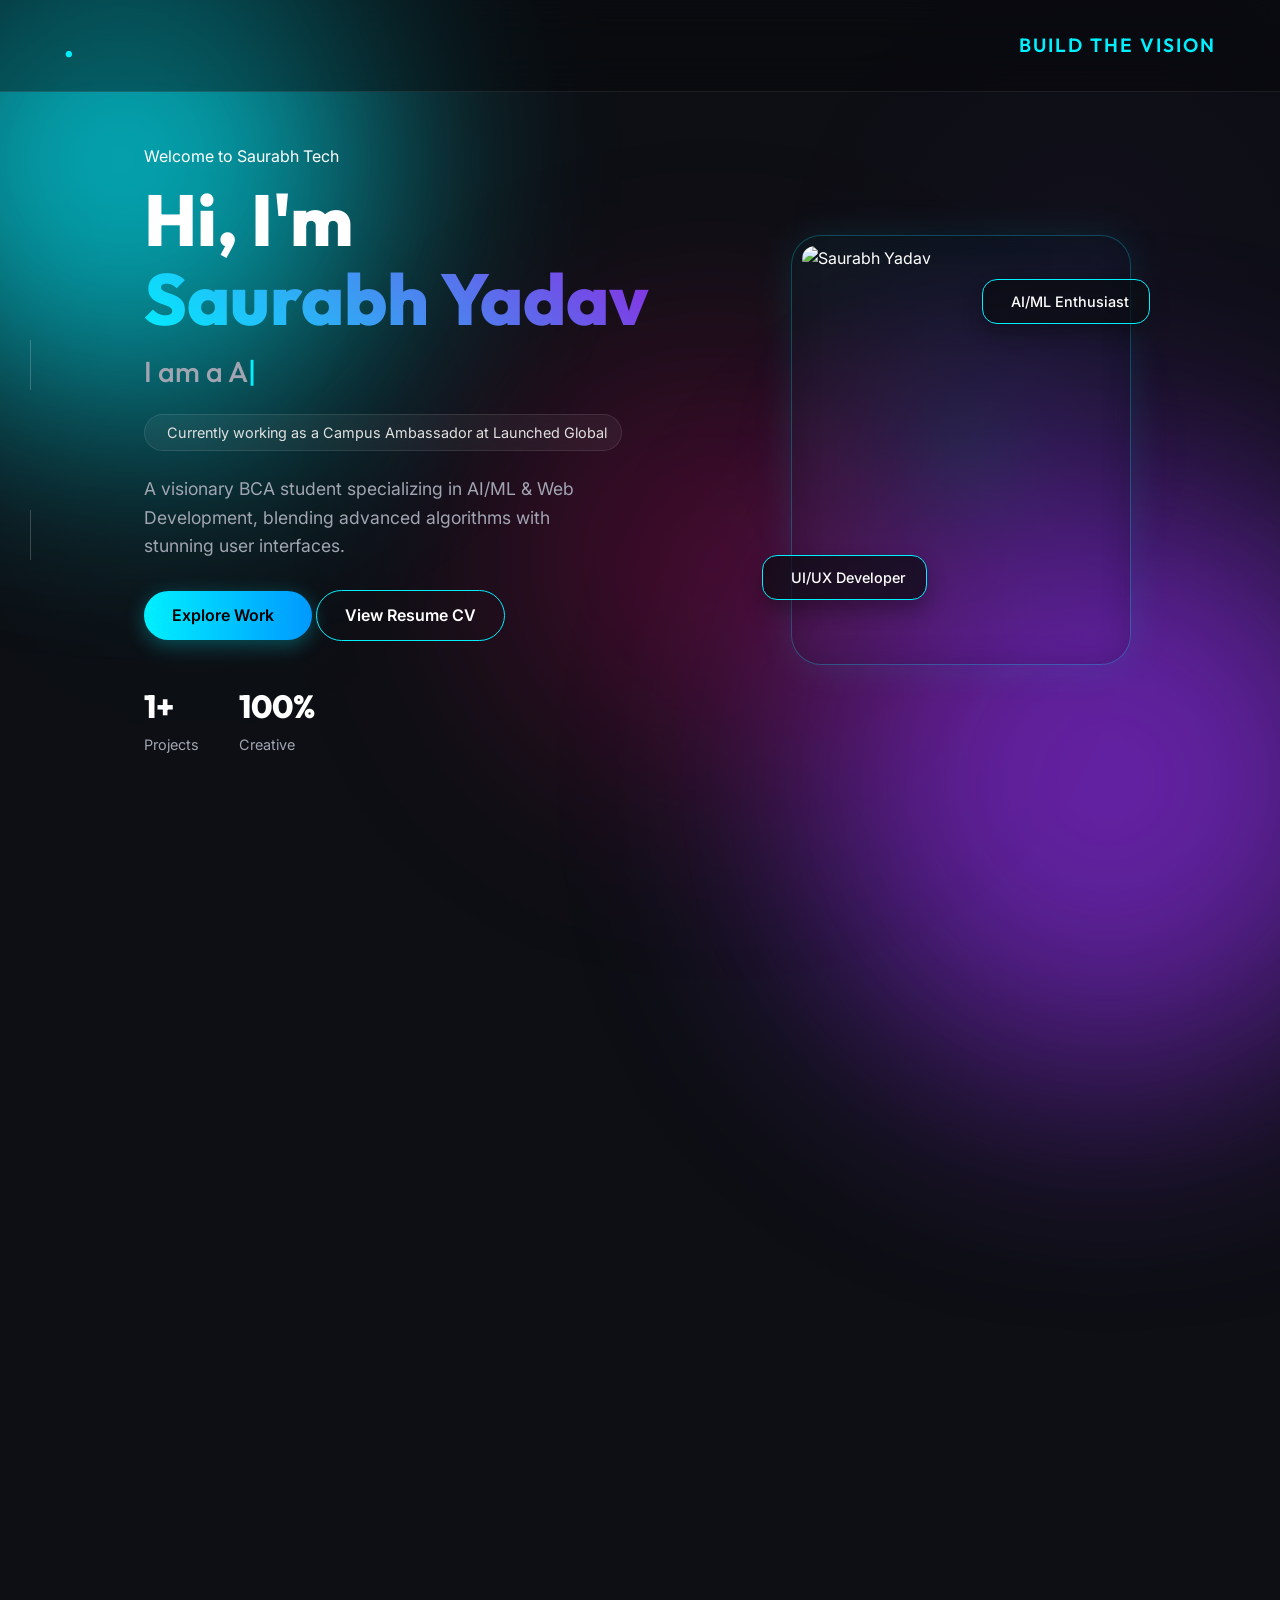
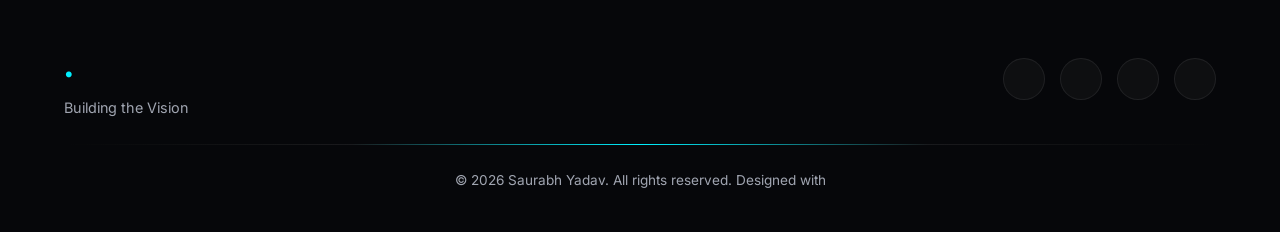
==== commit 68fc63ec: "Update index.html" ====
--- a/index.html
+++ b/index.html
@@ -99,7 +99,108 @@
                 <div class="mobile-sticker-wrap">
                     <div class="mobile-sticker">
                         <div class="sticker-bubble">Hi! I'm Saurabh Yadav 👋</div>
-                        <img src="images/profile.jpg" alt="Saurabh Yadav">
+                        <img src="<!DOCTYPE html>
+<html lang="en">
+
+<head>
+    <meta charset="UTF-8">
+    <meta name="viewport" content="width=device-width, initial-scale=1.0">
+    <title>Saurabh Yadav's Portfolio</title>
+    <!-- Modern Fonts -->
+    <link
+        href="https://fonts.googleapis.com/css2?family=Outfit:wght@300;400;600;800&family=Inter:wght@300;400;500&display=swap"
+        rel="stylesheet">
+    <!-- Remixicons for UI details -->
+    <link href="https://cdn.jsdelivr.net/npm/remixicon@3.5.0/fonts/remixicon.css" rel="stylesheet">
+
+    <link rel="stylesheet" href="style.css">
+</head>
+
+<body>
+
+    <!-- LOADER -->
+    <div id="loader">
+        <h1 class="loader-text">WELCOME TO SAURABH TECH</h1>
+        <div class="loader-bar"></div>
+    </div>
+
+
+    <!-- BACKGROUND DETAILS (Glowing Orbs) -->
+    <div class="mesh-bg"></div>
+    <div class="glow-orb orb-1"></div>
+    <div class="glow-orb orb-2"></div>
+    <div class="glow-orb orb-3"></div>
+
+    <!-- FLOATING SOCIAL MEDIA BAR -->
+    <aside class="social-bar">
+        <div class="social-line"></div>
+        <a href="https://www.instagram.com/_saurabh_ydv05?igsh=N2EwYTBmZ2M2a2Ru" target="_blank" class="social-icon"
+            aria-label="Instagram">
+            <i class="ri-instagram-line"></i>
+            <span class="tooltip">Instagram</span>
+        </a>
+        <a href="https://www.linkedin.com/in/saurabh-yadav-934930391?utm_source=share_via&utm_content=profile&utm_medium=member_android"
+            target="_blank" class="social-icon" aria-label="LinkedIn">
+            <i class="ri-linkedin-fill"></i>
+            <span class="tooltip">LinkedIn</span>
+        </a>
+        <a href="https://x.com/its_saurabh32" target="_blank" class="social-icon" aria-label="Twitter/X">
+            <i class="ri-twitter-x-line"></i>
+            <span class="tooltip">Twitter (X)</span>
+        </a>
+        <a href="https://github.com/saurabhyadav32" target="_blank" class="social-icon" aria-label="GitHub">
+            <i class="ri-github-fill"></i>
+            <span class="tooltip">GitHub</span>
+        </a>
+        <a href="https://www.youtube.com/@TechVerse-b8l" target="_blank" class="social-icon" aria-label="YouTube">
+            <i class="ri-youtube-fill"></i>
+            <span class="tooltip">YouTube</span>
+        </a>
+
+        <div class="social-line"></div>
+    </aside>
+
+    <!-- HEADER -->
+    <header id="navbar">
+        <a href="#home" class="logo"><span class="accent">.</span></a>
+        <div class="tagline">Build the Vision</div>
+    </header>
+
+    <main>
+        <!-- HERO SECTION -->
+        <section id="home" class="hero section">
+            <div class="container hero-container">
+                <div class="hero-text" data-tilt data-tilt-max="3" data-tilt-speed="400">
+                    <p class="subtitle"><i class="ri-sparkling-fill"></i> Welcome to Saurabh Tech</p>
+                    <h1 class="title">Hi, I'm <br><span class="gradient-text">Saurabh Yadav</span></h1>
+                    <h2 class="role">I am a <span id="typing"></span><span class="cursor-blink">|</span></h2>
+
+                    <div class="highlight-badge"
+                        style="display: inline-flex; align-items: center; gap: 8px; padding: 6px 14px; background: rgba(255, 255, 255, 0.05); border: 1px solid rgba(255, 255, 255, 0.1); border-radius: 50px; font-size: 0.9rem; margin-bottom: 1.5rem; color: #e0e0e0; backdrop-filter: blur(5px);">
+                        <i class="ri-briefcase-4-line" style="color: var(--accent-1); font-size: 1.2rem;"></i>
+                        <span>Currently working as a Campus Ambassador at Launched Global</span>
+                    </div>
+
+                    <p class="description">A visionary BCA student specializing in AI/ML & Web Development, blending
+                        advanced algorithms with stunning user interfaces.</p>
+
+                    <div class="buttons">
+                        <a href="#portfolio" class="btn btn-primary"><span>Explore Work</span> <i
+                                class="ri-arrow-right-up-line"></i></a>
+                        <a href="resume.html" target="_blank" class="btn btn-outline"><span>View Resume CV</span></a>
+                    </div>
+
+                    <div class="hero-stats">
+                        <div class="stat"><span class="num">1+</span> Projects</div>
+                        <div class="stat"><span class="num">100%</span> Creative</div>
+                    </div>
+                </div>
+
+                <!-- MOBILE ONLY: Sticker Photo -->
+                <div class="mobile-sticker-wrap">
+                    <div class="mobile-sticker">
+                        <div class="sticker-bubble">Hi! I'm Saurabh Yadav 👋</div>
+                        <img src="https://res.cloudinary.com/dpbckbakz/image/upload/v1774939469/saurabhwa.jpg_edikdg.jpg" alt="Saurabh Yadav">
                         <div class="sticker-tag"><i class="ri-sparkling-fill"></i>💸💸</div>
                     </div>
                 </div>
@@ -107,7 +208,7 @@
                 <div class="hero-image-wrapper" data-tilt data-tilt-max="10" data-tilt-glare data-tilt-max-glare="0.2">
                     <div class="glass-orb-back"></div>
                     <div class="hero-image-container">
-                        <img src="images/profile.jpg" alt="Saurabh Yadav" class="hero-img">
+                        <img src="https://res.cloudinary.com/dpbckbakz/image/upload/v1774939469/saurabhwa.jpg_edikdg.jpg" alt="Saurabh Yadav" class="hero-img">
                         <div class="glass-panel floating-panel-1"><i class="ri-brain-line"></i> AI/ML Enthusiast</div>
                         <div class="glass-panel floating-panel-2"><i class="ri-code-s-slash-fill"></i> UI/UX Developer
                         </div>
@@ -414,4 +515,319 @@
     <script src="script.js"></script>
 </body>
 
-</html>+</html>" alt="Saurabh Yadav">
+                        <div class="sticker-tag"><i class="ri-sparkling-fill"></i>💸💸</div>
+                    </div>
+                </div>
+
+                <div class="hero-image-wrapper" data-tilt data-tilt-max="10" data-tilt-glare data-tilt-max-glare="0.2">
+                    <div class="glass-orb-back"></div>
+                    <div class="hero-image-container">
+                        <img src="images/profile.jpg" alt="Saurabh Yadav" class="hero-img">
+                        <div class="glass-panel floating-panel-1"><i class="ri-brain-line"></i> AI/ML Enthusiast</div>
+                        <div class="glass-panel floating-panel-2"><i class="ri-code-s-slash-fill"></i> UI/UX Developer
+                        </div>
+                    </div>
+                </div>
+            </div>
+        </section>
+
+        <!-- ABOUT SECTION -->
+        <section id="about" class="section reveal">
+            <div class="container">
+                <div class="section-header center">
+                    <p class="section-subtitle">Discover</p>
+                    <h2 class="section-title">About <span class="gradient-text">Me</span></h2>
+                </div>
+
+                <div class="about-grid">
+                    <div class="about-card glass-card" data-tilt data-tilt-max="5">
+                        <div class="about-icon"><i class="ri-user-smile-line"></i></div>
+                        <h3>Who I Am</h3>
+                        <p>I am Saurabh Yadav, an aspiring computer science professional currently pursuing my BCA. I
+                            have a profound interest in Artificial Intelligence and Machine Learning, alongside a strong
+                            foundation in Web Development.</p>
+                    </div>
+                    <div class="about-card glass-card" data-tilt data-tilt-max="5">
+                        <div class="about-icon"><i class="ri-rocket-line"></i></div>
+                        <h3>My Vision</h3>
+                        <p>I aim to craft digital products that are not only highly functional and intelligent but also
+                            visually breathtaking. The synthesis of logic and aesthetics is what drives my work forward
+                            every single day.</p>
+                    </div>
+                </div>
+            </div>
+        </section>
+
+        <!-- PORTFOLIO SECTION -->
+        <section id="portfolio" class="section reveal">
+            <div class="container">
+                <div class="section-header center">
+                    <p class="section-subtitle">My Journey</p>
+                    <h2 class="section-title">Portfolio <span class="gradient-text">Showcase</span></h2>
+                    <div class="portfolio-tabs" style="margin-top: 30px;">
+                        <button class="tab-btn active" data-tab="project">PROJECT</button>
+                        <button class="tab-btn" data-tab="certificate">CERTIFICATE</button>
+                        <button class="tab-btn" data-tab="skill">SKILL</button>
+                    </div>
+                </div>
+
+                <div class="tab-content active" id="tab-project">
+                    <div class="projects-grid">
+                        <div class="project-card glass-card" data-tilt data-tilt-max="8">
+                            <div class="project-img-wrapper">
+                                <img src="https://images.unsplash.com/photo-1555066931-4365d14bab8c?auto=format&fit=crop&w=600&q=80"
+                                    alt="Code" class="project-img">
+                                <div class="project-overlay">
+                                    <a href="#" class="view-btn"><i class="ri-external-link-line"></i></a>
+                                </div>
+                            </div>
+                            <div class="project-content">
+                                <div class="project-tech">React • CSS • API</div>
+                                <h3>Premium Portfolio</h3>
+                                <p>A highly interactive, 3D glassmorphism portfolio site showcasing modern web
+                                    capabilities.
+                                </p>
+                            </div>
+                        </div>
+                        <div class="project-card glass-card" data-tilt data-tilt-max="8">
+                            <div class="project-img-wrapper">
+                                <img src="https://images.unsplash.com/photo-1516321318423-f06f85e504b3?auto=format&fit=crop&w=600&q=80"
+                                    alt="EduVidhya Platform" class="project-img">
+                                <div class="project-overlay">
+                                    <a href="http://www.myeduvidhya.in" target="_blank" class="view-btn"><i
+                                            class="ri-external-link-line"></i></a>
+                                </div>
+                            </div>
+                            <div class="project-content">
+                                <div class="project-tech">React • Node.js • UI/UX</div>
+                                <h3>MyEduVidhya</h3>
+                                <p>A modern digital education platform designed to deliver seamless, accessible, and
+                                    highly
+                                    interactive learning experiences.</p>
+                            </div>
+                        </div>
+                    </div>
+                </div>
+
+                <div class="tab-content" id="tab-certificate">
+                    <div class="certificates-grid">
+                        <article class="certificate-card glass-card" data-tilt data-tilt-max="8">
+                            <button type="button" class="certificate-open-btn"
+                                aria-label="Open certificate in full view">
+                                <div class="certificate-img-wrapper">
+                                    <img src="images/profile.jpg" alt="Certificate" class="certificate-img">
+                                    <div class="certificate-overlay">
+                                        <i class="ri-zoom-in-line"></i>
+                                        <span>Tap to View Full</span>
+                                    </div>
+                                </div>
+                            </button>
+                            <div class="certificate-content">
+                                <div class="project-tech">CERTIFICATION</div>
+                                <h3>HTML and CSS Certificate</h3>
+                                <p>Verified certificate added to portfolio.</p>
+                            </div>
+                        </article>
+                    </div>
+                </div>
+
+                <div class="tab-content" id="tab-skill">
+                    <div class="skills-grid">
+                        <div class="skill-card glass-card" data-tilt data-tilt-max="15">
+                            <i class="ri-html5-fill skill-icon"></i>
+                            <h4>Frontend</h4>
+                            <p>HTML, CSS, JS, React</p>
+                        </div>
+                        <div class="skill-card glass-card" data-tilt data-tilt-max="15">
+                            <i class="ri-server-fill skill-icon"></i>
+                            <h4>Backend</h4>
+                            <p>Node.js, Express</p>
+                        </div>
+                        <div class="skill-card glass-card" data-tilt data-tilt-max="15">
+                            <i class="ri-database-2-fill skill-icon"></i>
+                            <h4>Database</h4>
+                            <p>MongoDB, SQL</p>
+                        </div>
+                        <div class="skill-card glass-card" data-tilt data-tilt-max="15">
+                            <i class="ri-brain-fill skill-icon"></i>
+                            <h4>AI/ML</h4>
+                            <p>Python, TensorFlow (Learning)</p>
+                        </div>
+                        <div class="skill-card glass-card" data-tilt data-tilt-max="15">
+                            <i class="ri-quill-pen-fill skill-icon"></i>
+                            <h4>Design</h4>
+                            <p>Figma, UI/UX, 3D CSS</p>
+                        </div>
+                    </div>
+                </div>
+            </div>
+        </section>
+
+        <!-- CERTIFICATE LIGHTBOX -->
+        <div id="certificateLightbox" class="certificate-lightbox" aria-hidden="true">
+            <button id="certificateLightboxClose" class="certificate-lightbox-close" type="button"
+                aria-label="Close certificate preview">
+                <i class="ri-close-line"></i>
+            </button>
+            <img id="certificateLightboxImg" class="certificate-lightbox-img" alt="Certificate full preview">
+        </div>
+
+        <!-- PHOTOGRAPHY SECTION -->
+        <section id="photography" class="section reveal">
+            <div class="container">
+                <div class="section-header center">
+                    <p class="section-subtitle">Beyond Code</p>
+                    <h2 class="section-title">My <span class="gradient-text">Photography</span></h2>
+                    <p class="photography-desc">When I am not coding, I capture moments. The world is full of details
+                        waiting to be seen.</p>
+                </div>
+
+                <div class="photo-gallery">
+                    <div class="photo-item" data-tilt data-tilt-max="10">
+                        <img src="images/photo1.jpg" alt="Photography 1">
+                        <div class="photo-overlay"><i class="ri-camera-lens-line"></i></div>
+                    </div>
+                    <div class="photo-item" data-tilt data-tilt-max="10">
+                        <img src="images/photo2.jpg" alt="Photography 2">
+                        <div class="photo-overlay"><i class="ri-camera-lens-line"></i></div>
+                    </div>
+                </div>
+
+                <div class="center-btn">
+                    <a href="https://www.instagram.com/_saurabh_ydv05" target="_blank"
+                        class="btn btn-outline insta-btn">
+                        <i class="ri-instagram-line"></i> <span>View More on Instagram</span>
+                    </a>
+                </div>
+            </div>
+        </section>
+
+        <!-- CONNECT WITH ME SECTION -->
+        <section id="connect" class="section reveal">
+            <div class="container">
+                <div class="section-header center">
+                    <p class="section-subtitle"><i class="ri-links-line"></i> Stay Connected</p>
+                    <h2 class="section-title">Find Me <span class="gradient-text">Everywhere</span></h2>
+                    <p class="connect-desc">Let's connect across the digital universe. Follow, subscribe, and let's
+                        build something extraordinary together.</p>
+                </div>
+
+                <div class="connect-grid">
+                    <!-- Instagram Card -->
+                    <a href="https://www.instagram.com/_saurabh_ydv05?igsh=N2EwYTBmZ2M2a2Ru" target="_blank"
+                        class="connect-card connect-insta" data-tilt data-tilt-max="12">
+                        <div class="connect-glow"></div>
+                        <div class="connect-icon"><i class="ri-instagram-line"></i></div>
+                        <h3>Instagram</h3>
+                        <p>@_saurabh_ydv05</p>
+                    </a>
+
+                    <!-- LinkedIn Card -->
+                    <a href="https://www.linkedin.com/in/saurabh-yadav-934930391?utm_source=share_via&utm_content=profile&utm_medium=member_android"
+                        target="_blank" class="connect-card connect-linkedin" data-tilt data-tilt-max="12">
+                        <div class="connect-glow"></div>
+                        <div class="connect-icon"><i class="ri-linkedin-fill"></i></div>
+                        <h3>LinkedIn</h3>
+                        <p>saurabh-yadav-934930391</p>
+                    </a>
+
+                    <!-- X / Twitter Card -->
+                    <a href="https://x.com/its_saurabh32" target="_blank" class="connect-card connect-x" data-tilt
+                        data-tilt-max="12">
+                        <div class="connect-glow"></div>
+                        <div class="connect-icon"><i class="ri-twitter-x-line"></i></div>
+                        <h3>X (Twitter)</h3>
+                        <p>@its_saurabh32</p>
+                    </a>
+
+                    <!-- YouTube Card -->
+                    <a href="https://www.youtube.com/@TechVerse-b8l" target="_blank"
+                        class="connect-card connect-youtube" data-tilt data-tilt-max="12">
+                        <div class="connect-glow"></div>
+                        <div class="connect-icon"><i class="ri-youtube-fill"></i></div>
+                        <h3>YouTube</h3>
+                        <p>@TechVerse-b8l</p>
+                    </a>
+
+                    <!-- GitHub Card -->
+                    <a href="https://github.com/saurabhyadav32" target="_blank" class="connect-card connect-github"
+                        data-tilt data-tilt-max="12">
+                        <div class="connect-glow"></div>
+                        <div class="connect-icon"><i class="ri-github-fill"></i></div>
+                        <h3>GitHub</h3>
+                        <p>saurabhyadav32</p>
+                    </a>
+
+
+                </div>
+            </div>
+        </section>
+
+        <!-- CONTACT SECTION -->
+        <section id="contact" class="section reveal">
+            <div class="container">
+                <div class="contact-box glass-card" data-tilt data-tilt-max="3">
+                    <div class="contact-info">
+                        <h2>Let's create something <span class="gradient-text">amazing</span></h2>
+                        <p>Have an idea or a project? Just send a message and let's get talking!</p>
+                        <div class="contact-methods">
+                            <div class="method"><i class="ri-mail-send-line"></i> saurabhyadav0335@gmail.com</div>
+                            <div class="method"><i class="ri-map-pin-line"></i> India</div>
+                        </div>
+                    </div>
+                    <form id="contactForm" class="contact-form" action="https://api.web3forms.com/submit" method="POST">
+                        <div class="input-group">
+                            <input type="text" id="name" name="name" placeholder=" " required>
+                            <label for="name">Your Name</label>
+                        </div>
+                        <div class="input-group">
+                            <input type="email" id="email" name="email" placeholder=" " required>
+                            <label for="email">Your Email</label>
+                        </div>
+                        <div class="input-group">
+                            <textarea id="message" name="message" rows="4" placeholder=" " required></textarea>
+                            <label for="message">Your Message</label>
+                        </div>
+                        <button type="submit" id="submitBtn" class="btn btn-primary submit-btn">
+                            <span>Send Message</span> <i class="ri-send-plane-fill"></i>
+                        </button>
+                        <div id="formResult" class="form-result"></div>
+                    </form>
+                </div>
+            </div>
+        </section>
+
+    </main>
+
+    <footer>
+        <div class="footer-content">
+            <div class="footer-top">
+                <div class="footer-brand">
+                    <h2><span class="accent">.</span></h2>
+                    <p>Building the Vision</p>
+                </div>
+                <div class="footer-socials">
+                    <a href="https://www.instagram.com/_saurabh_ydv05?igsh=N2EwYTBmZ2M2a2Ru" target="_blank"><i
+                            class="ri-instagram-line"></i></a>
+                    <a href="https://www.linkedin.com/in/saurabh-yadav-934930391?utm_source=share_via&utm_content=profile&utm_medium=member_android"
+                        target="_blank"><i class="ri-linkedin-fill"></i></a>
+                    <a href="https://x.com/its_saurabh32" target="_blank"><i class="ri-twitter-x-line"></i></a>
+                    <a href="https://www.youtube.com/@TechVerse-b8l" target="_blank"><i class="ri-youtube-fill"></i></a>
+                    <!--
+                    <a href="https://github.com/saurabhyadav32" target="_blank"><i class="ri-github-fill"></i></a>
+                    -->
+                </div>
+            </div>
+            <div class="footer-divider"></div>
+            <p class="footer-copy">© 2026 Saurabh Yadav. All rights reserved. Designed with <i class="ri-heart-fill"
+                    style="color: var(--accent-3);"></i></p>
+        </div>
+    </footer>
+
+    <!-- VanillaTilt for 3D interactions -->
+    <script src="https://cdnjs.cloudflare.com/ajax/libs/vanilla-tilt/1.8.0/vanilla-tilt.min.js"></script>
+    <script src="script.js"></script>
+</body>
+
+</html>
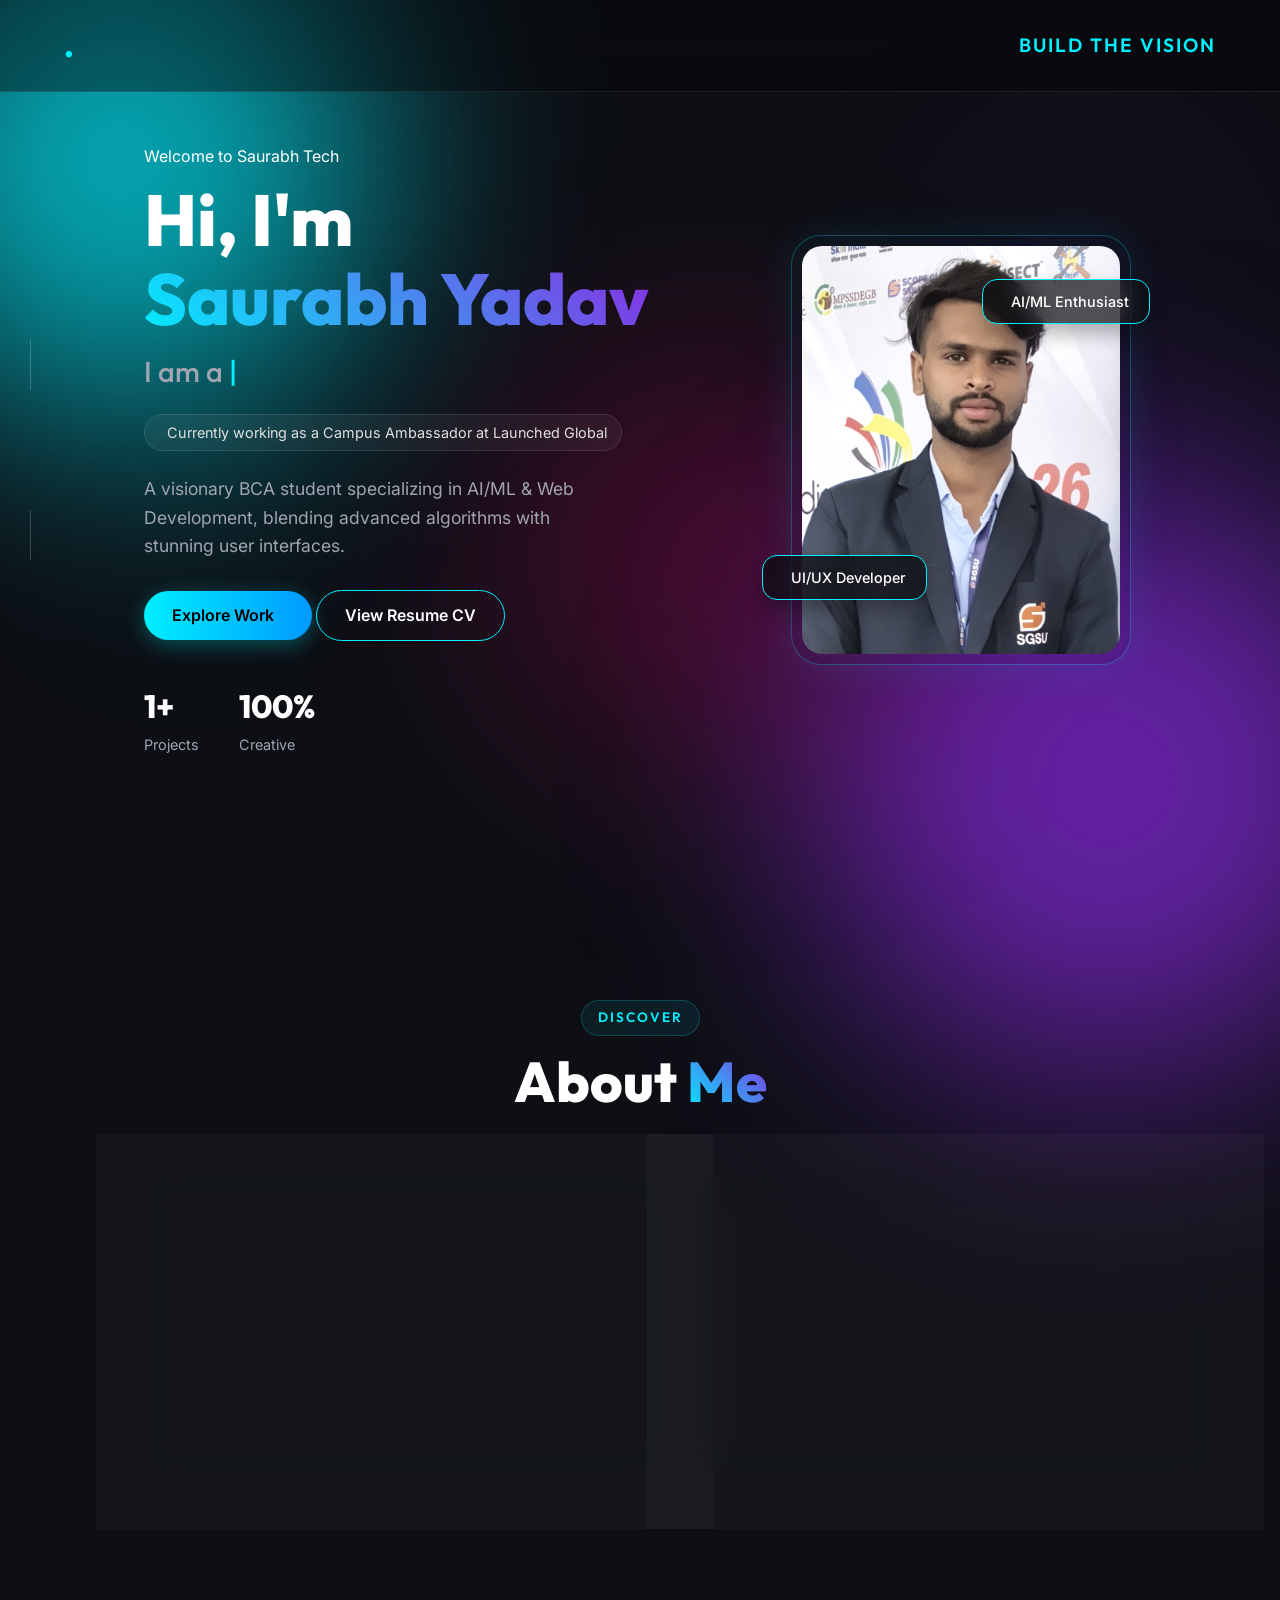
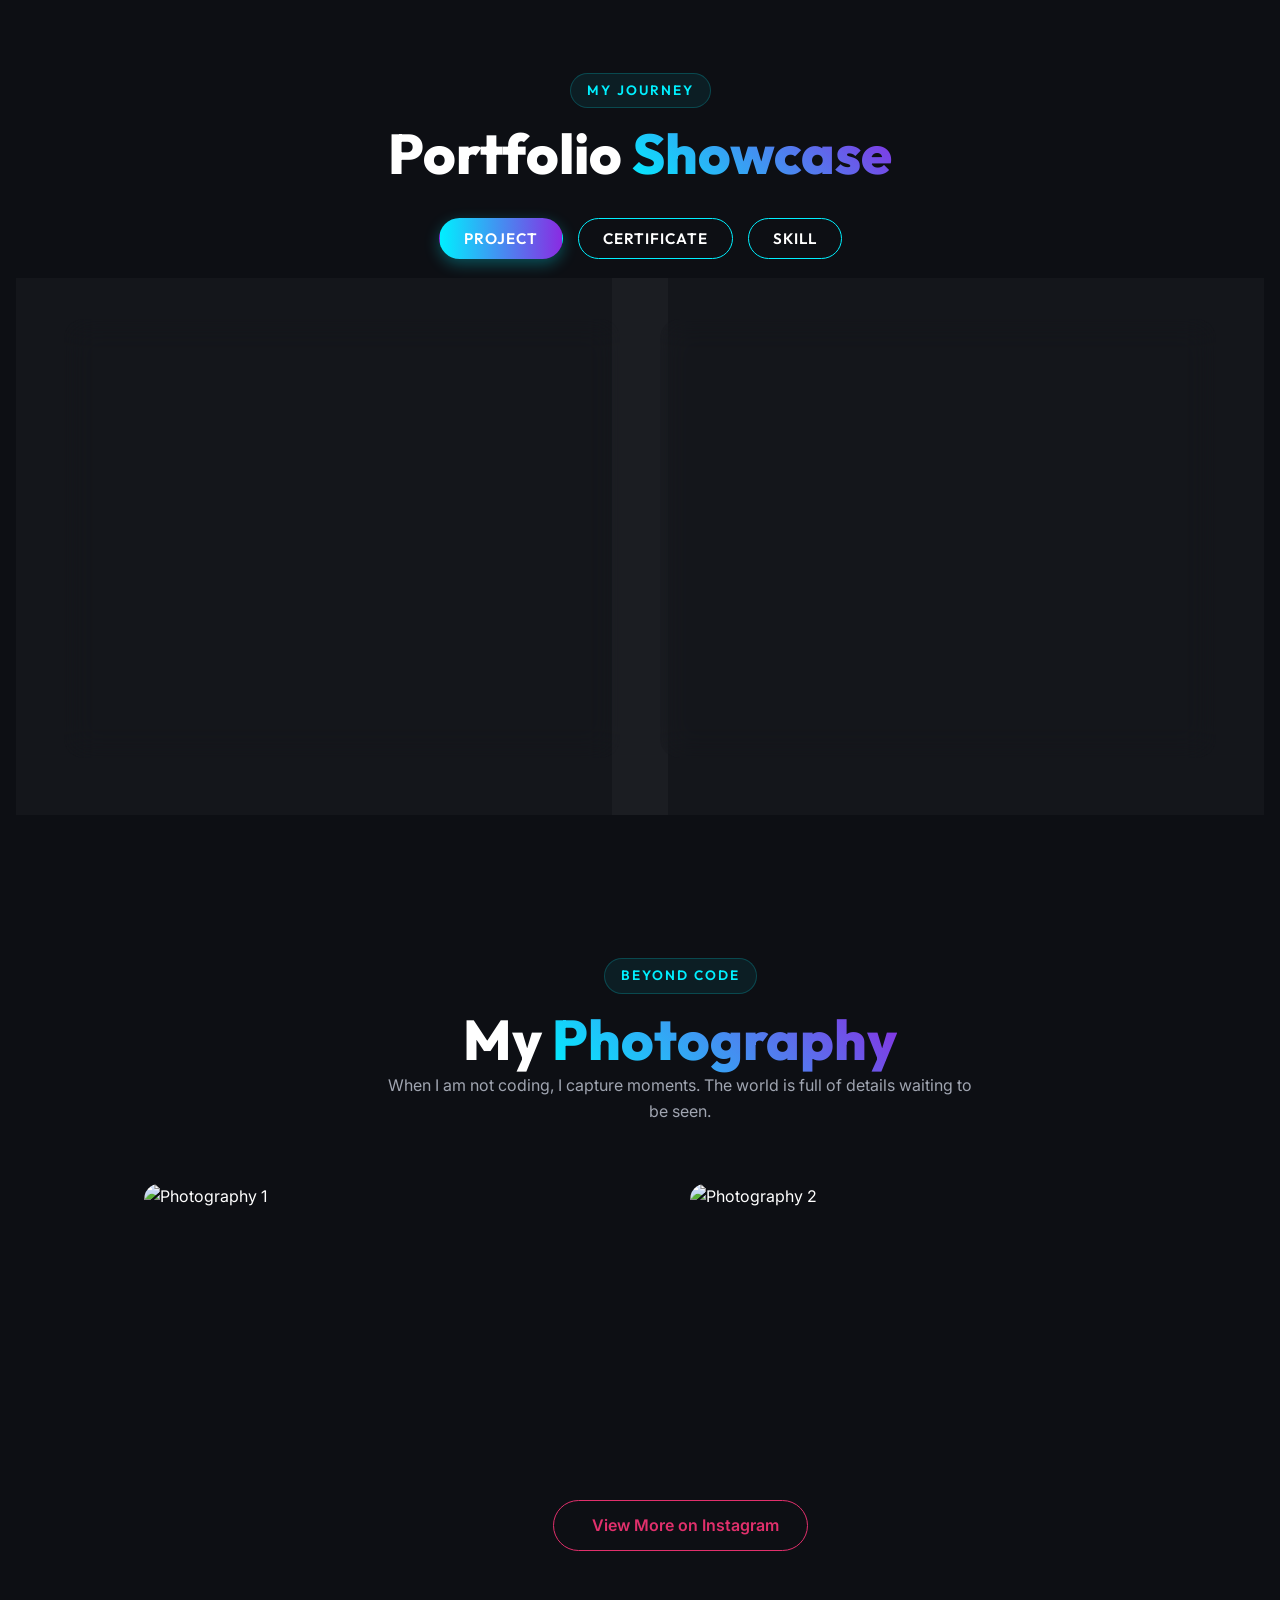
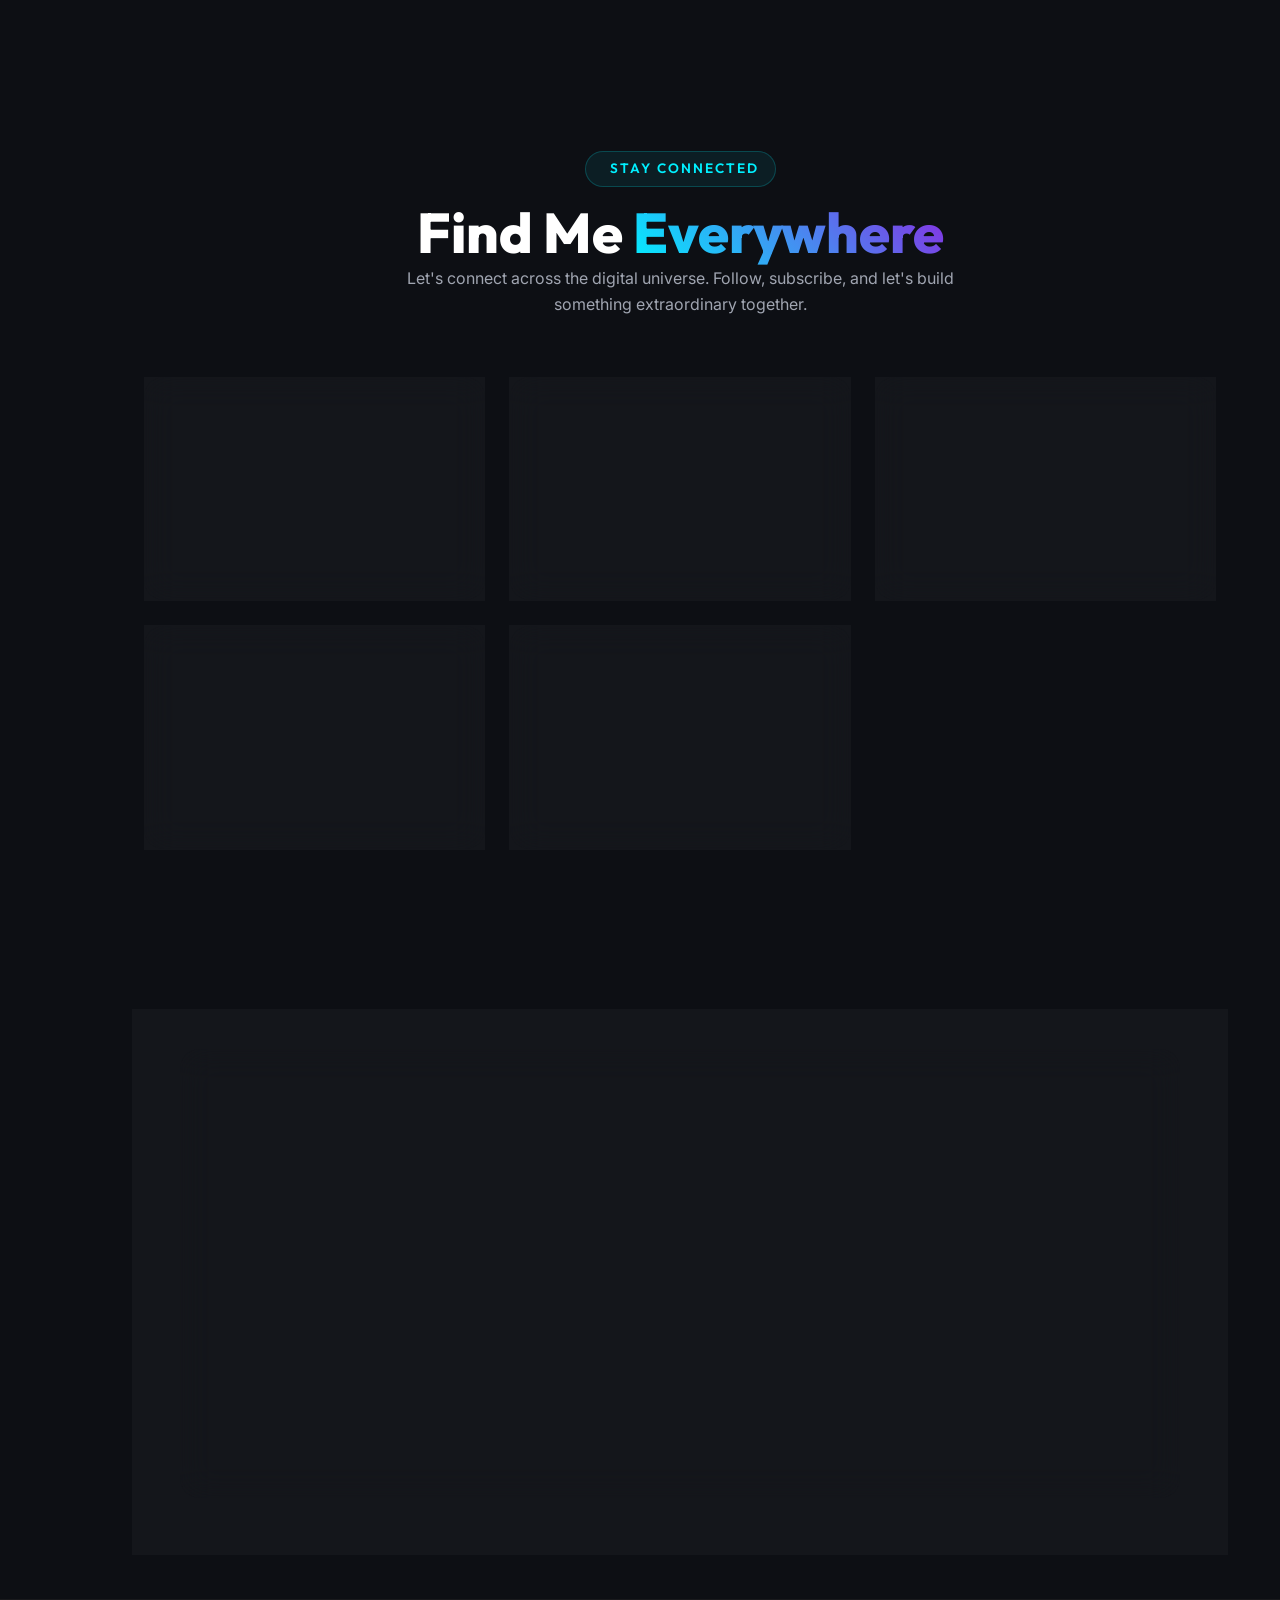
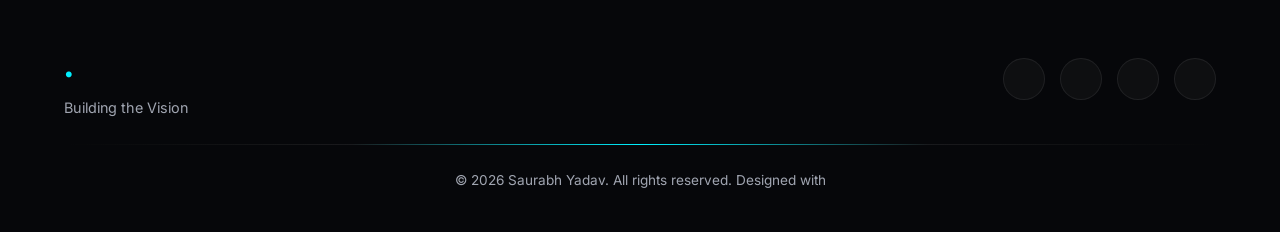
==== commit 17aa62e6: "Update index.html" ====
--- a/index.html
+++ b/index.html
@@ -99,108 +99,7 @@
                 <div class="mobile-sticker-wrap">
                     <div class="mobile-sticker">
                         <div class="sticker-bubble">Hi! I'm Saurabh Yadav 👋</div>
-                        <img src="<!DOCTYPE html>
-<html lang="en">
-
-<head>
-    <meta charset="UTF-8">
-    <meta name="viewport" content="width=device-width, initial-scale=1.0">
-    <title>Saurabh Yadav's Portfolio</title>
-    <!-- Modern Fonts -->
-    <link
-        href="https://fonts.googleapis.com/css2?family=Outfit:wght@300;400;600;800&family=Inter:wght@300;400;500&display=swap"
-        rel="stylesheet">
-    <!-- Remixicons for UI details -->
-    <link href="https://cdn.jsdelivr.net/npm/remixicon@3.5.0/fonts/remixicon.css" rel="stylesheet">
-
-    <link rel="stylesheet" href="style.css">
-</head>
-
-<body>
-
-    <!-- LOADER -->
-    <div id="loader">
-        <h1 class="loader-text">WELCOME TO SAURABH TECH</h1>
-        <div class="loader-bar"></div>
-    </div>
-
-
-    <!-- BACKGROUND DETAILS (Glowing Orbs) -->
-    <div class="mesh-bg"></div>
-    <div class="glow-orb orb-1"></div>
-    <div class="glow-orb orb-2"></div>
-    <div class="glow-orb orb-3"></div>
-
-    <!-- FLOATING SOCIAL MEDIA BAR -->
-    <aside class="social-bar">
-        <div class="social-line"></div>
-        <a href="https://www.instagram.com/_saurabh_ydv05?igsh=N2EwYTBmZ2M2a2Ru" target="_blank" class="social-icon"
-            aria-label="Instagram">
-            <i class="ri-instagram-line"></i>
-            <span class="tooltip">Instagram</span>
-        </a>
-        <a href="https://www.linkedin.com/in/saurabh-yadav-934930391?utm_source=share_via&utm_content=profile&utm_medium=member_android"
-            target="_blank" class="social-icon" aria-label="LinkedIn">
-            <i class="ri-linkedin-fill"></i>
-            <span class="tooltip">LinkedIn</span>
-        </a>
-        <a href="https://x.com/its_saurabh32" target="_blank" class="social-icon" aria-label="Twitter/X">
-            <i class="ri-twitter-x-line"></i>
-            <span class="tooltip">Twitter (X)</span>
-        </a>
-        <a href="https://github.com/saurabhyadav32" target="_blank" class="social-icon" aria-label="GitHub">
-            <i class="ri-github-fill"></i>
-            <span class="tooltip">GitHub</span>
-        </a>
-        <a href="https://www.youtube.com/@TechVerse-b8l" target="_blank" class="social-icon" aria-label="YouTube">
-            <i class="ri-youtube-fill"></i>
-            <span class="tooltip">YouTube</span>
-        </a>
-
-        <div class="social-line"></div>
-    </aside>
-
-    <!-- HEADER -->
-    <header id="navbar">
-        <a href="#home" class="logo"><span class="accent">.</span></a>
-        <div class="tagline">Build the Vision</div>
-    </header>
-
-    <main>
-        <!-- HERO SECTION -->
-        <section id="home" class="hero section">
-            <div class="container hero-container">
-                <div class="hero-text" data-tilt data-tilt-max="3" data-tilt-speed="400">
-                    <p class="subtitle"><i class="ri-sparkling-fill"></i> Welcome to Saurabh Tech</p>
-                    <h1 class="title">Hi, I'm <br><span class="gradient-text">Saurabh Yadav</span></h1>
-                    <h2 class="role">I am a <span id="typing"></span><span class="cursor-blink">|</span></h2>
-
-                    <div class="highlight-badge"
-                        style="display: inline-flex; align-items: center; gap: 8px; padding: 6px 14px; background: rgba(255, 255, 255, 0.05); border: 1px solid rgba(255, 255, 255, 0.1); border-radius: 50px; font-size: 0.9rem; margin-bottom: 1.5rem; color: #e0e0e0; backdrop-filter: blur(5px);">
-                        <i class="ri-briefcase-4-line" style="color: var(--accent-1); font-size: 1.2rem;"></i>
-                        <span>Currently working as a Campus Ambassador at Launched Global</span>
-                    </div>
-
-                    <p class="description">A visionary BCA student specializing in AI/ML & Web Development, blending
-                        advanced algorithms with stunning user interfaces.</p>
-
-                    <div class="buttons">
-                        <a href="#portfolio" class="btn btn-primary"><span>Explore Work</span> <i
-                                class="ri-arrow-right-up-line"></i></a>
-                        <a href="resume.html" target="_blank" class="btn btn-outline"><span>View Resume CV</span></a>
-                    </div>
-
-                    <div class="hero-stats">
-                        <div class="stat"><span class="num">1+</span> Projects</div>
-                        <div class="stat"><span class="num">100%</span> Creative</div>
-                    </div>
-                </div>
-
-                <!-- MOBILE ONLY: Sticker Photo -->
-                <div class="mobile-sticker-wrap">
-                    <div class="mobile-sticker">
-                        <div class="sticker-bubble">Hi! I'm Saurabh Yadav 👋</div>
-                        <img src="https://res.cloudinary.com/dpbckbakz/image/upload/v1774939469/saurabhwa.jpg_edikdg.jpg" alt="Saurabh Yadav">
+                        <img src="saurabhwa.jpg.jpeg" alt="Saurabh Yadav">
                         <div class="sticker-tag"><i class="ri-sparkling-fill"></i>💸💸</div>
                     </div>
                 </div>
@@ -208,7 +107,7 @@
                 <div class="hero-image-wrapper" data-tilt data-tilt-max="10" data-tilt-glare data-tilt-max-glare="0.2">
                     <div class="glass-orb-back"></div>
                     <div class="hero-image-container">
-                        <img src="https://res.cloudinary.com/dpbckbakz/image/upload/v1774939469/saurabhwa.jpg_edikdg.jpg" alt="Saurabh Yadav" class="hero-img">
+                        <img src="saurabhwa.jpg.jpeg" alt="Saurabh Yadav" class="hero-img">
                         <div class="glass-panel floating-panel-1"><i class="ri-brain-line"></i> AI/ML Enthusiast</div>
                         <div class="glass-panel floating-panel-2"><i class="ri-code-s-slash-fill"></i> UI/UX Developer
                         </div>
@@ -301,7 +200,7 @@
                             <button type="button" class="certificate-open-btn"
                                 aria-label="Open certificate in full view">
                                 <div class="certificate-img-wrapper">
-                                    <img src="images/profile.jpg" alt="Certificate" class="certificate-img">
+                                    <img src="saurabhwa.jpg.jpeg" alt="Certificate" class="certificate-img">
                                     <div class="certificate-overlay">
                                         <i class="ri-zoom-in-line"></i>
                                         <span>Tap to View Full</span>
@@ -515,319 +414,4 @@
     <script src="script.js"></script>
 </body>
 
-</html>" alt="Saurabh Yadav">
-                        <div class="sticker-tag"><i class="ri-sparkling-fill"></i>💸💸</div>
-                    </div>
-                </div>
-
-                <div class="hero-image-wrapper" data-tilt data-tilt-max="10" data-tilt-glare data-tilt-max-glare="0.2">
-                    <div class="glass-orb-back"></div>
-                    <div class="hero-image-container">
-                        <img src="images/profile.jpg" alt="Saurabh Yadav" class="hero-img">
-                        <div class="glass-panel floating-panel-1"><i class="ri-brain-line"></i> AI/ML Enthusiast</div>
-                        <div class="glass-panel floating-panel-2"><i class="ri-code-s-slash-fill"></i> UI/UX Developer
-                        </div>
-                    </div>
-                </div>
-            </div>
-        </section>
-
-        <!-- ABOUT SECTION -->
-        <section id="about" class="section reveal">
-            <div class="container">
-                <div class="section-header center">
-                    <p class="section-subtitle">Discover</p>
-                    <h2 class="section-title">About <span class="gradient-text">Me</span></h2>
-                </div>
-
-                <div class="about-grid">
-                    <div class="about-card glass-card" data-tilt data-tilt-max="5">
-                        <div class="about-icon"><i class="ri-user-smile-line"></i></div>
-                        <h3>Who I Am</h3>
-                        <p>I am Saurabh Yadav, an aspiring computer science professional currently pursuing my BCA. I
-                            have a profound interest in Artificial Intelligence and Machine Learning, alongside a strong
-                            foundation in Web Development.</p>
-                    </div>
-                    <div class="about-card glass-card" data-tilt data-tilt-max="5">
-                        <div class="about-icon"><i class="ri-rocket-line"></i></div>
-                        <h3>My Vision</h3>
-                        <p>I aim to craft digital products that are not only highly functional and intelligent but also
-                            visually breathtaking. The synthesis of logic and aesthetics is what drives my work forward
-                            every single day.</p>
-                    </div>
-                </div>
-            </div>
-        </section>
-
-        <!-- PORTFOLIO SECTION -->
-        <section id="portfolio" class="section reveal">
-            <div class="container">
-                <div class="section-header center">
-                    <p class="section-subtitle">My Journey</p>
-                    <h2 class="section-title">Portfolio <span class="gradient-text">Showcase</span></h2>
-                    <div class="portfolio-tabs" style="margin-top: 30px;">
-                        <button class="tab-btn active" data-tab="project">PROJECT</button>
-                        <button class="tab-btn" data-tab="certificate">CERTIFICATE</button>
-                        <button class="tab-btn" data-tab="skill">SKILL</button>
-                    </div>
-                </div>
-
-                <div class="tab-content active" id="tab-project">
-                    <div class="projects-grid">
-                        <div class="project-card glass-card" data-tilt data-tilt-max="8">
-                            <div class="project-img-wrapper">
-                                <img src="https://images.unsplash.com/photo-1555066931-4365d14bab8c?auto=format&fit=crop&w=600&q=80"
-                                    alt="Code" class="project-img">
-                                <div class="project-overlay">
-                                    <a href="#" class="view-btn"><i class="ri-external-link-line"></i></a>
-                                </div>
-                            </div>
-                            <div class="project-content">
-                                <div class="project-tech">React • CSS • API</div>
-                                <h3>Premium Portfolio</h3>
-                                <p>A highly interactive, 3D glassmorphism portfolio site showcasing modern web
-                                    capabilities.
-                                </p>
-                            </div>
-                        </div>
-                        <div class="project-card glass-card" data-tilt data-tilt-max="8">
-                            <div class="project-img-wrapper">
-                                <img src="https://images.unsplash.com/photo-1516321318423-f06f85e504b3?auto=format&fit=crop&w=600&q=80"
-                                    alt="EduVidhya Platform" class="project-img">
-                                <div class="project-overlay">
-                                    <a href="http://www.myeduvidhya.in" target="_blank" class="view-btn"><i
-                                            class="ri-external-link-line"></i></a>
-                                </div>
-                            </div>
-                            <div class="project-content">
-                                <div class="project-tech">React • Node.js • UI/UX</div>
-                                <h3>MyEduVidhya</h3>
-                                <p>A modern digital education platform designed to deliver seamless, accessible, and
-                                    highly
-                                    interactive learning experiences.</p>
-                            </div>
-                        </div>
-                    </div>
-                </div>
-
-                <div class="tab-content" id="tab-certificate">
-                    <div class="certificates-grid">
-                        <article class="certificate-card glass-card" data-tilt data-tilt-max="8">
-                            <button type="button" class="certificate-open-btn"
-                                aria-label="Open certificate in full view">
-                                <div class="certificate-img-wrapper">
-                                    <img src="images/profile.jpg" alt="Certificate" class="certificate-img">
-                                    <div class="certificate-overlay">
-                                        <i class="ri-zoom-in-line"></i>
-                                        <span>Tap to View Full</span>
-                                    </div>
-                                </div>
-                            </button>
-                            <div class="certificate-content">
-                                <div class="project-tech">CERTIFICATION</div>
-                                <h3>HTML and CSS Certificate</h3>
-                                <p>Verified certificate added to portfolio.</p>
-                            </div>
-                        </article>
-                    </div>
-                </div>
-
-                <div class="tab-content" id="tab-skill">
-                    <div class="skills-grid">
-                        <div class="skill-card glass-card" data-tilt data-tilt-max="15">
-                            <i class="ri-html5-fill skill-icon"></i>
-                            <h4>Frontend</h4>
-                            <p>HTML, CSS, JS, React</p>
-                        </div>
-                        <div class="skill-card glass-card" data-tilt data-tilt-max="15">
-                            <i class="ri-server-fill skill-icon"></i>
-                            <h4>Backend</h4>
-                            <p>Node.js, Express</p>
-                        </div>
-                        <div class="skill-card glass-card" data-tilt data-tilt-max="15">
-                            <i class="ri-database-2-fill skill-icon"></i>
-                            <h4>Database</h4>
-                            <p>MongoDB, SQL</p>
-                        </div>
-                        <div class="skill-card glass-card" data-tilt data-tilt-max="15">
-                            <i class="ri-brain-fill skill-icon"></i>
-                            <h4>AI/ML</h4>
-                            <p>Python, TensorFlow (Learning)</p>
-                        </div>
-                        <div class="skill-card glass-card" data-tilt data-tilt-max="15">
-                            <i class="ri-quill-pen-fill skill-icon"></i>
-                            <h4>Design</h4>
-                            <p>Figma, UI/UX, 3D CSS</p>
-                        </div>
-                    </div>
-                </div>
-            </div>
-        </section>
-
-        <!-- CERTIFICATE LIGHTBOX -->
-        <div id="certificateLightbox" class="certificate-lightbox" aria-hidden="true">
-            <button id="certificateLightboxClose" class="certificate-lightbox-close" type="button"
-                aria-label="Close certificate preview">
-                <i class="ri-close-line"></i>
-            </button>
-            <img id="certificateLightboxImg" class="certificate-lightbox-img" alt="Certificate full preview">
-        </div>
-
-        <!-- PHOTOGRAPHY SECTION -->
-        <section id="photography" class="section reveal">
-            <div class="container">
-                <div class="section-header center">
-                    <p class="section-subtitle">Beyond Code</p>
-                    <h2 class="section-title">My <span class="gradient-text">Photography</span></h2>
-                    <p class="photography-desc">When I am not coding, I capture moments. The world is full of details
-                        waiting to be seen.</p>
-                </div>
-
-                <div class="photo-gallery">
-                    <div class="photo-item" data-tilt data-tilt-max="10">
-                        <img src="images/photo1.jpg" alt="Photography 1">
-                        <div class="photo-overlay"><i class="ri-camera-lens-line"></i></div>
-                    </div>
-                    <div class="photo-item" data-tilt data-tilt-max="10">
-                        <img src="images/photo2.jpg" alt="Photography 2">
-                        <div class="photo-overlay"><i class="ri-camera-lens-line"></i></div>
-                    </div>
-                </div>
-
-                <div class="center-btn">
-                    <a href="https://www.instagram.com/_saurabh_ydv05" target="_blank"
-                        class="btn btn-outline insta-btn">
-                        <i class="ri-instagram-line"></i> <span>View More on Instagram</span>
-                    </a>
-                </div>
-            </div>
-        </section>
-
-        <!-- CONNECT WITH ME SECTION -->
-        <section id="connect" class="section reveal">
-            <div class="container">
-                <div class="section-header center">
-                    <p class="section-subtitle"><i class="ri-links-line"></i> Stay Connected</p>
-                    <h2 class="section-title">Find Me <span class="gradient-text">Everywhere</span></h2>
-                    <p class="connect-desc">Let's connect across the digital universe. Follow, subscribe, and let's
-                        build something extraordinary together.</p>
-                </div>
-
-                <div class="connect-grid">
-                    <!-- Instagram Card -->
-                    <a href="https://www.instagram.com/_saurabh_ydv05?igsh=N2EwYTBmZ2M2a2Ru" target="_blank"
-                        class="connect-card connect-insta" data-tilt data-tilt-max="12">
-                        <div class="connect-glow"></div>
-                        <div class="connect-icon"><i class="ri-instagram-line"></i></div>
-                        <h3>Instagram</h3>
-                        <p>@_saurabh_ydv05</p>
-                    </a>
-
-                    <!-- LinkedIn Card -->
-                    <a href="https://www.linkedin.com/in/saurabh-yadav-934930391?utm_source=share_via&utm_content=profile&utm_medium=member_android"
-                        target="_blank" class="connect-card connect-linkedin" data-tilt data-tilt-max="12">
-                        <div class="connect-glow"></div>
-                        <div class="connect-icon"><i class="ri-linkedin-fill"></i></div>
-                        <h3>LinkedIn</h3>
-                        <p>saurabh-yadav-934930391</p>
-                    </a>
-
-                    <!-- X / Twitter Card -->
-                    <a href="https://x.com/its_saurabh32" target="_blank" class="connect-card connect-x" data-tilt
-                        data-tilt-max="12">
-                        <div class="connect-glow"></div>
-                        <div class="connect-icon"><i class="ri-twitter-x-line"></i></div>
-                        <h3>X (Twitter)</h3>
-                        <p>@its_saurabh32</p>
-                    </a>
-
-                    <!-- YouTube Card -->
-                    <a href="https://www.youtube.com/@TechVerse-b8l" target="_blank"
-                        class="connect-card connect-youtube" data-tilt data-tilt-max="12">
-                        <div class="connect-glow"></div>
-                        <div class="connect-icon"><i class="ri-youtube-fill"></i></div>
-                        <h3>YouTube</h3>
-                        <p>@TechVerse-b8l</p>
-                    </a>
-
-                    <!-- GitHub Card -->
-                    <a href="https://github.com/saurabhyadav32" target="_blank" class="connect-card connect-github"
-                        data-tilt data-tilt-max="12">
-                        <div class="connect-glow"></div>
-                        <div class="connect-icon"><i class="ri-github-fill"></i></div>
-                        <h3>GitHub</h3>
-                        <p>saurabhyadav32</p>
-                    </a>
-
-
-                </div>
-            </div>
-        </section>
-
-        <!-- CONTACT SECTION -->
-        <section id="contact" class="section reveal">
-            <div class="container">
-                <div class="contact-box glass-card" data-tilt data-tilt-max="3">
-                    <div class="contact-info">
-                        <h2>Let's create something <span class="gradient-text">amazing</span></h2>
-                        <p>Have an idea or a project? Just send a message and let's get talking!</p>
-                        <div class="contact-methods">
-                            <div class="method"><i class="ri-mail-send-line"></i> saurabhyadav0335@gmail.com</div>
-                            <div class="method"><i class="ri-map-pin-line"></i> India</div>
-                        </div>
-                    </div>
-                    <form id="contactForm" class="contact-form" action="https://api.web3forms.com/submit" method="POST">
-                        <div class="input-group">
-                            <input type="text" id="name" name="name" placeholder=" " required>
-                            <label for="name">Your Name</label>
-                        </div>
-                        <div class="input-group">
-                            <input type="email" id="email" name="email" placeholder=" " required>
-                            <label for="email">Your Email</label>
-                        </div>
-                        <div class="input-group">
-                            <textarea id="message" name="message" rows="4" placeholder=" " required></textarea>
-                            <label for="message">Your Message</label>
-                        </div>
-                        <button type="submit" id="submitBtn" class="btn btn-primary submit-btn">
-                            <span>Send Message</span> <i class="ri-send-plane-fill"></i>
-                        </button>
-                        <div id="formResult" class="form-result"></div>
-                    </form>
-                </div>
-            </div>
-        </section>
-
-    </main>
-
-    <footer>
-        <div class="footer-content">
-            <div class="footer-top">
-                <div class="footer-brand">
-                    <h2><span class="accent">.</span></h2>
-                    <p>Building the Vision</p>
-                </div>
-                <div class="footer-socials">
-                    <a href="https://www.instagram.com/_saurabh_ydv05?igsh=N2EwYTBmZ2M2a2Ru" target="_blank"><i
-                            class="ri-instagram-line"></i></a>
-                    <a href="https://www.linkedin.com/in/saurabh-yadav-934930391?utm_source=share_via&utm_content=profile&utm_medium=member_android"
-                        target="_blank"><i class="ri-linkedin-fill"></i></a>
-                    <a href="https://x.com/its_saurabh32" target="_blank"><i class="ri-twitter-x-line"></i></a>
-                    <a href="https://www.youtube.com/@TechVerse-b8l" target="_blank"><i class="ri-youtube-fill"></i></a>
-                    <!--
-                    <a href="https://github.com/saurabhyadav32" target="_blank"><i class="ri-github-fill"></i></a>
-                    -->
-                </div>
-            </div>
-            <div class="footer-divider"></div>
-            <p class="footer-copy">© 2026 Saurabh Yadav. All rights reserved. Designed with <i class="ri-heart-fill"
-                    style="color: var(--accent-3);"></i></p>
-        </div>
-    </footer>
-
-    <!-- VanillaTilt for 3D interactions -->
-    <script src="https://cdnjs.cloudflare.com/ajax/libs/vanilla-tilt/1.8.0/vanilla-tilt.min.js"></script>
-    <script src="script.js"></script>
-</body>
-
 </html>
